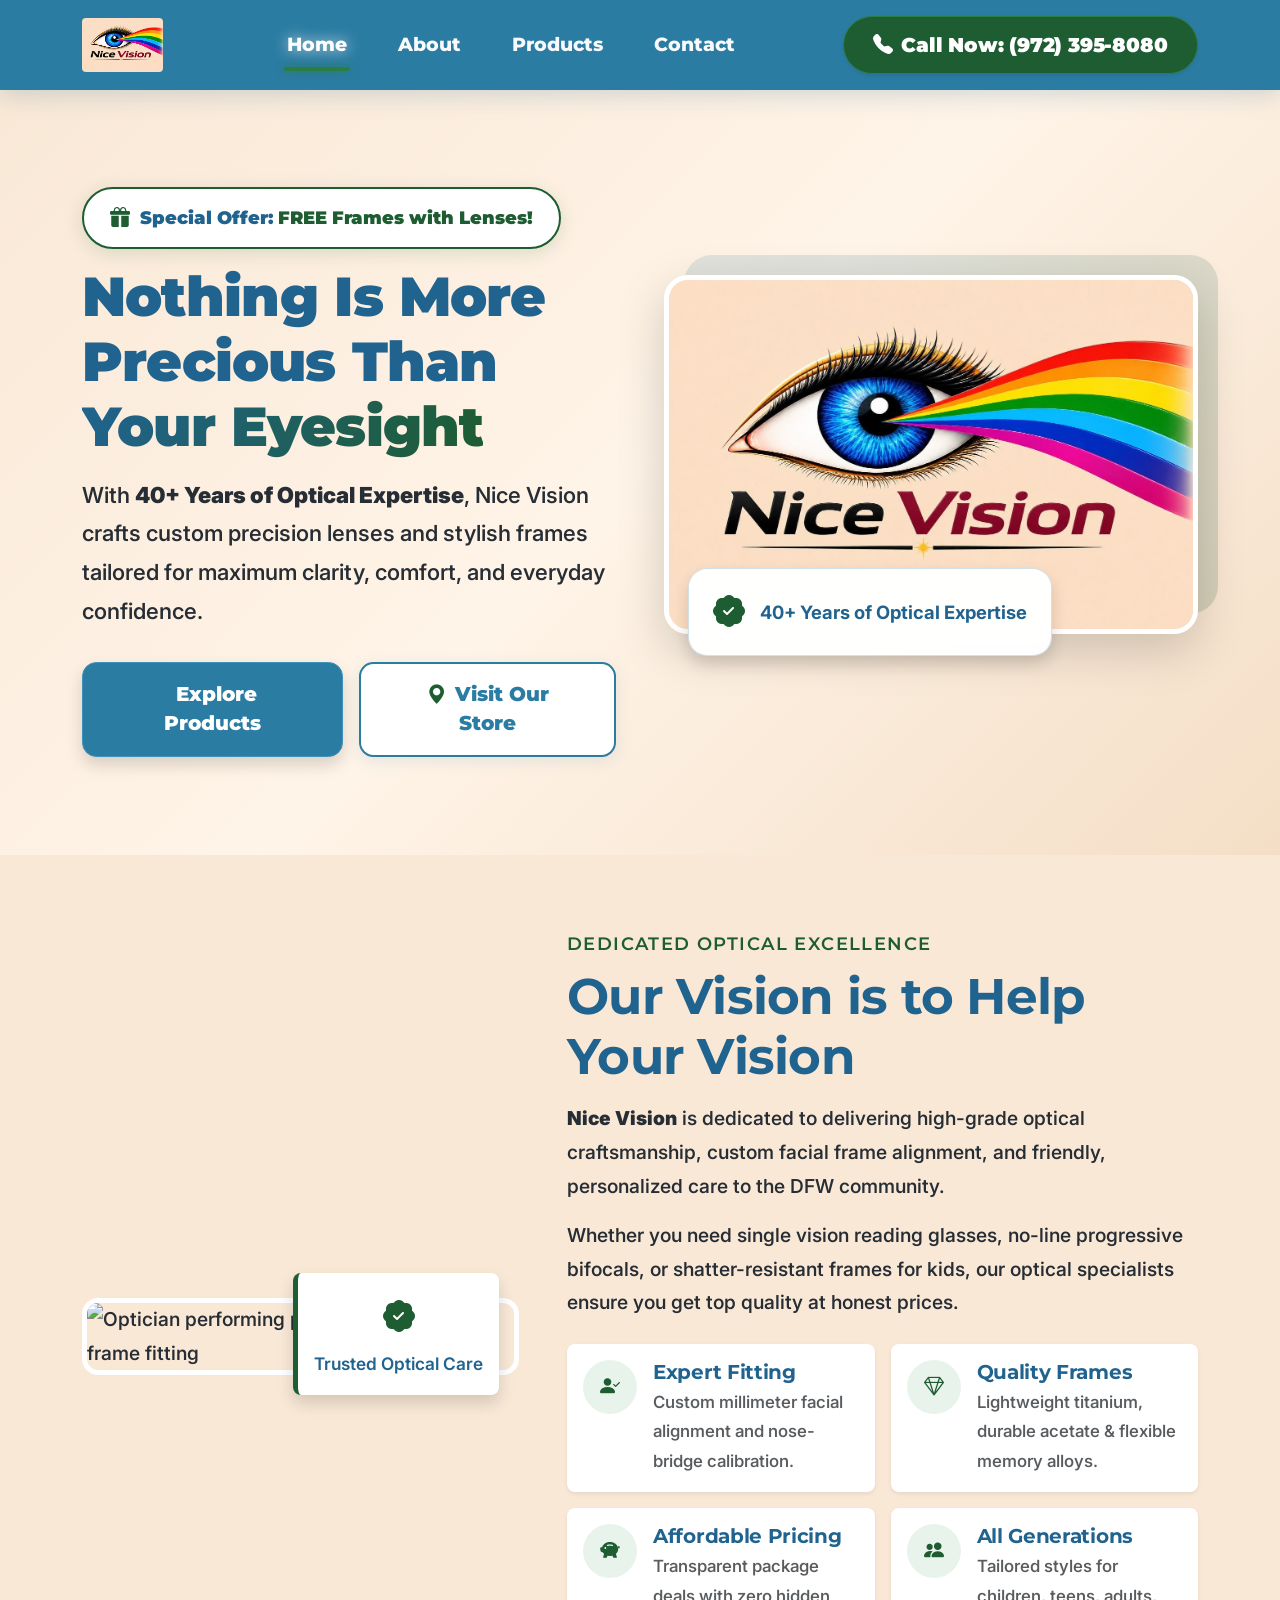
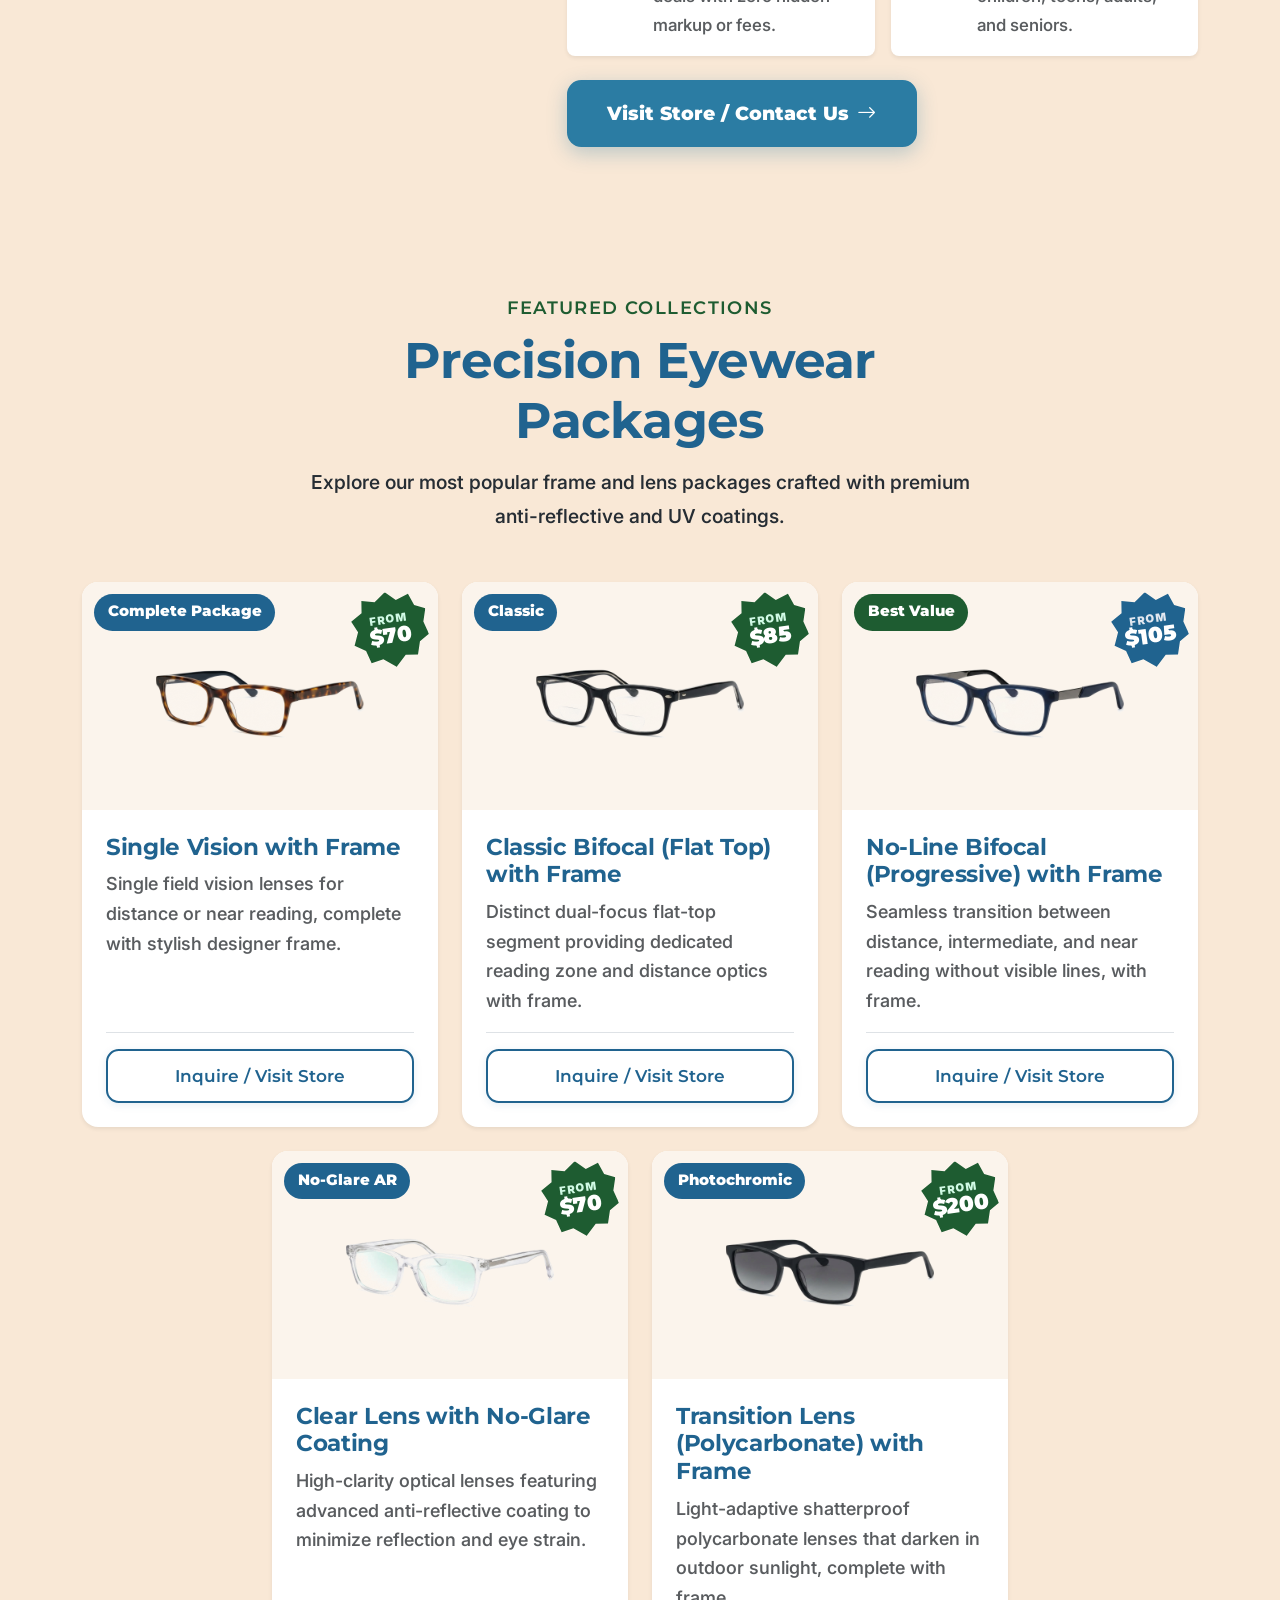
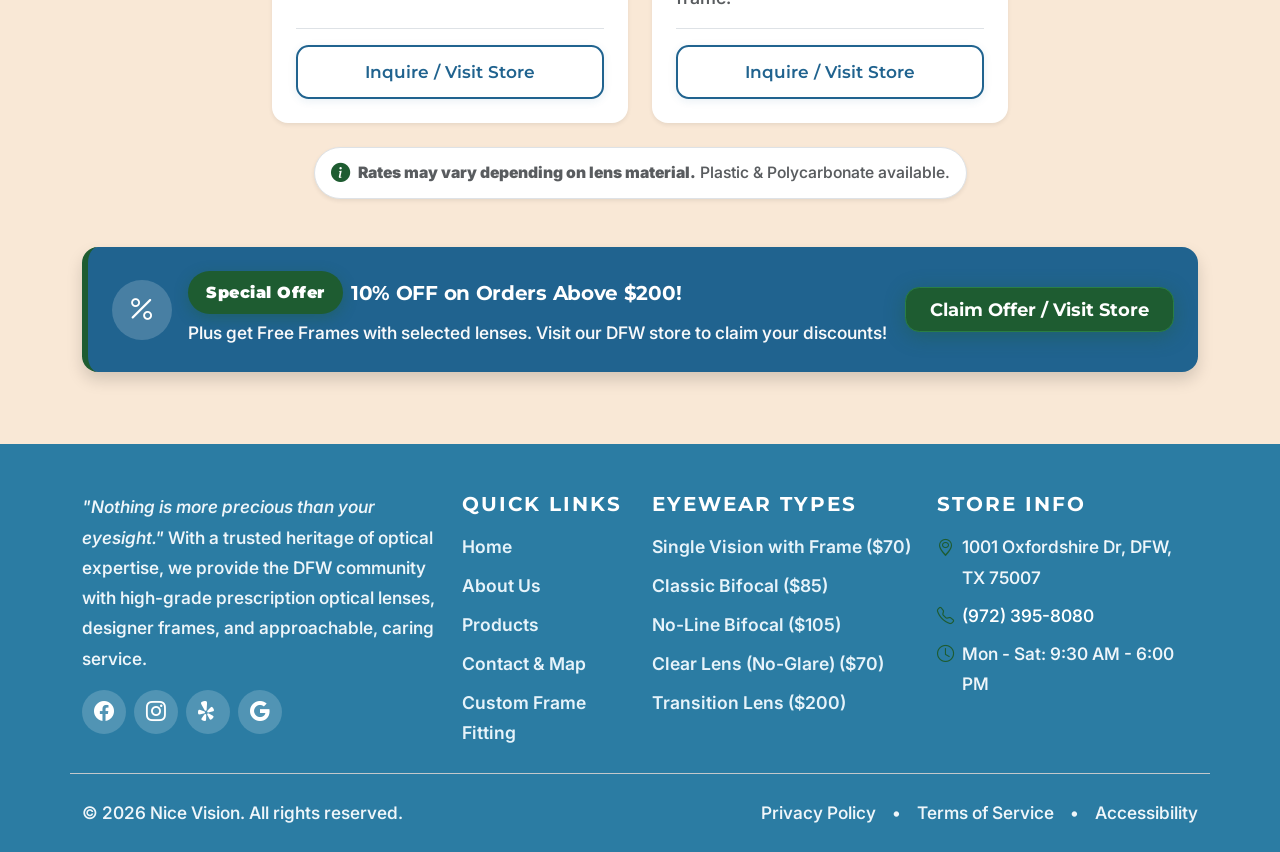
==== index.html @ b7251385 "first commit" ====
<!DOCTYPE html>
<html lang="en">
<head>
  <meta charset="UTF-8">
  <meta name="viewport" content="width=device-width, initial-scale=1.0">
  <meta name="description" content="Nice Vision - 40+ Years Legacy in Eyewear & Eyecare. Handcrafted frames, precision lenses, progressive bifocals, and family eyewear in DFW, TX.">
  <meta name="keywords" content="Nice Vision, Eyewear, Glasses, Bifocals, Progressive Lenses, DFW TX, Free Frames, 40 Years Legacy">
  <title>Nice Vision | Nothing is more precious than your eyesight</title>

  <!-- Google Fonts -->
  <link rel="preconnect" href="https://fonts.googleapis.com">
  <link rel="preconnect" href="https://fonts.gstatic.com" crossorigin>
  <link href="https://fonts.googleapis.com/css2?family=Inter:wght@400;500;600;700&family=Montserrat:wght@600;700;800;900&display=swap" rel="stylesheet">

  <!-- Bootstrap 5 CSS CDN -->
  <link href="https://cdn.jsdelivr.net/npm/bootstrap@5.3.3/dist/css/bootstrap.min.css" rel="stylesheet" integrity="sha384-QWTKZyjpPEjISv5WaRU9OFeRpok6YctnYmDr5pNlyT2bRjXh0JMhjY6hW+ALEwIH" crossorigin="anonymous">

  <!-- Bootstrap Icons CDN -->
  <link rel="stylesheet" href="https://cdn.jsdelivr.net/npm/bootstrap-icons@1.11.3/font/bootstrap-icons.min.css">

  <!-- Custom CSS -->
  <link rel="stylesheet" href="style.css?v=1.6">
</head>
<body>

  <!-- ================= HEADER & NAVBAR ================= -->
  <header class="sticky-top">
    <nav class="navbar navbar-expand-lg navbar-dark brand-navbar" aria-label="Main Navigation">
      <div class="container">
        <a class="navbar-brand d-flex align-items-center" href="index.html" aria-label="Nice Vision Home">
          <img src="assets/logo-nicevision.jpg" alt="Nice Vision Logo" class="brand-logo-img">
        </a>

        <button class="navbar-toggler border-0 shadow-none p-2" type="button" data-bs-toggle="collapse" data-bs-target="#navbarContent" aria-controls="navbarContent" aria-expanded="false" aria-label="Toggle navigation">
          <span class="navbar-toggler-icon"></span>
        </button>

        <div class="collapse navbar-collapse" id="navbarContent">
          <ul class="navbar-nav mx-auto mb-2 mb-lg-0 gap-lg-3">
            <li class="nav-item">
              <a class="nav-link active" aria-current="page" href="#home">Home</a>
            </li>
            <li class="nav-item">
              <a class="nav-link" href="#about">About</a>
            </li>
            <li class="nav-item">
              <a class="nav-link" href="#products">Products</a>
            </li>
            <li class="nav-item">
              <a class="nav-link" href="contact.html">Contact</a>
            </li>
          </ul>
          
          <div class="d-flex align-items-center gap-2 mt-3 mt-lg-0">
            <a href="tel:9723958080" class="btn btn-call-cta d-inline-flex align-items-center gap-2 shadow-sm">
              <i class="bi bi-telephone-fill"></i>
              <span>Call Now: (972) 395-8080</span>
            </a>
          </div>
        </div>
      </div>
    </nav>
  </header>

  <main>
    <!-- ================= HERO SECTION ================= -->
    <section id="home" class="hero-section py-5 d-flex align-items-center">
      <div class="container py-lg-4">
        <div class="row align-items-center g-5">
          <!-- Text Column -->
          <div class="col-lg-6 text-center text-lg-start">
            
            <!-- Special Offer 1 Hero Pill -->
            <div class="hero-offer-pill mb-3">
              <i class="bi bi-gift-fill text-warning fs-5"></i>
              <span>Special Offer: <strong>FREE Frames with Lenses!</strong></span>
            </div>

            <h1 class="hero-title fw-extrabold mb-3">
              Nothing Is More<br>Precious Than<br><span class="text-gradient">Your Eyesight</span>
            </h1>
            <p class="hero-subtitle mb-4 text-secondary-contrast">
              With <strong>40+ Years of Optical Expertise</strong>, Nice Vision crafts custom precision lenses and stylish frames tailored for maximum clarity, comfort, and everyday confidence.
            </p>
            <div class="d-flex flex-column flex-sm-row justify-content-center justify-content-lg-start gap-3 pt-2">
              <a href="#products" class="btn btn-primary-custom btn-lg shadow">
                <i class="bi bi-glasses me-2"></i>Explore Products
              </a>
              <a href="contact.html" class="btn btn-outline-custom btn-lg">
                <i class="bi bi-geo-alt-fill me-2 text-accent-sky"></i>Visit Our Store
              </a>
            </div>
            
            <!-- Quick Feature Ticker / Highlights (Commented out as requested) -->
            <!--
            <div class="row g-3 mt-4 pt-3 border-top border-light-subtle text-start">
              <div class="col-4">
                <div class="d-flex align-items-center gap-2">
                  <i class="bi bi-award-fill text-accent-yellow fs-4"></i>
                  <div>
                    <div class="fw-bold text-navy small">40+ Years</div>
                    <div class="text-muted extra-small">Trusted Legacy</div>
                  </div>
                </div>
              </div>
              <div class="col-4">
                <div class="d-flex align-items-center gap-2">
                  <i class="bi bi-tag-fill text-accent-sky fs-4"></i>
                  <div>
                    <div class="fw-bold text-navy small">Best Pricing</div>
                    <div class="text-muted extra-small">From $70 Up</div>
                  </div>
                </div>
              </div>
              <div class="col-4">
                <div class="d-flex align-items-center gap-2">
                  <i class="bi bi-shield-check text-accent-yellow fs-4"></i>
                  <div>
                    <div class="fw-bold text-navy small">100% Quality</div>
                    <div class="text-muted extra-small">Guaranteed Fit</div>
                  </div>
                </div>
              </div>
            </div>
            -->
          </div>

          <!-- Hero Image Column -->
          <div class="col-lg-6">
            <div class="hero-image-container position-relative">
              <div class="hero-image-card shadow-lg">
                <img 
                  src="./assets/logo-nicevision.jpg" 
                  alt="Modern stylish glasses with crystal clear prescription lenses" 
                  class="img-fluid rounded-4 main-hero-img w-100 object-fit-cover"
                  loading="eager"
                >
              </div>
              <div class="hero-floating-badge shadow">
                <div class="starburst-icon">
                  <i class="bi bi-patch-check-fill text-accent-yellow fs-2"></i>
                </div>
                <div>
                  <div class="fw-bold text-navy">40+ Years of Optical Expertise</div>
                </div>
              </div>
              <div class="hero-backdrop-shape"></div>
            </div>
          </div>
        </div>
      </div>
    </section>

    <!-- ================= ABOUT SECTION ================= -->
    <section id="about" class="about-section py-5 bg-light-section">
      <div class="container py-lg-4">
        <div class="row align-items-center g-5">
          <!-- Supporting Image Left Column -->
          <div class="col-lg-5 order-2 order-lg-1">
            <div class="position-relative about-img-wrapper">
              <img 
                src="https://images.unsplash.com/photo-1574258495973-f010dfbb5371?auto=format&fit=crop&w=800&q=80" 
                alt="Optician performing precise eyeglasses frame fitting" 
                class="img-fluid rounded-4 shadow-md w-100 object-fit-cover about-main-img"
                loading="lazy"
              >
              <div class="about-experience-card shadow p-3 rounded-3 text-center">
                <i class="bi bi-patch-check-fill fs-2 text-accent-sky mb-1 d-block"></i>
                <span class="d-block small text-navy fw-semibold">Trusted Optical Care</span>
              </div>
            </div>
          </div>

          <!-- Content Right Column -->
          <div class="col-lg-7 order-1 order-lg-2 text-center text-lg-start">
            <span class="section-subtitle text-uppercase fw-semibold tracking-wider text-accent-sky mb-2 d-inline-block">
              Dedicated Optical Excellence
            </span>
            <h2 class="section-title text-navy fw-bold mb-3">
              Our Vision is to Help Your Vision
            </h2>
            <p class="text-secondary-contrast mb-3">
              <strong>Nice Vision</strong> is dedicated to delivering high-grade optical craftsmanship, custom facial frame alignment, and friendly, personalized care to the DFW community.
            </p>
            <p class="text-secondary-contrast mb-4">
              Whether you need single vision reading glasses, no-line progressive bifocals, or shatter-resistant frames for kids, our optical specialists ensure you get top quality at honest prices.
            </p>

            <!-- Feature Cards Grid -->
            <div class="row g-3 mb-4">
              <div class="col-sm-6">
                <div class="feature-card p-3 rounded-3 h-100 border-0 shadow-sm bg-white d-flex align-items-start gap-3">
                  <div class="feature-icon-box bg-sky-subtle text-accent-sky rounded-circle">
                    <i class="bi bi-person-check-fill fs-5"></i>
                  </div>
                  <div>
                    <h3 class="h6 fw-bold text-navy mb-1">Expert Fitting</h3>
                    <p class="extra-small text-muted mb-0">Custom millimeter facial alignment and nose-bridge calibration.</p>
                  </div>
                </div>
              </div>

              <div class="col-sm-6">
                <div class="feature-card p-3 rounded-3 h-100 border-0 shadow-sm bg-white d-flex align-items-start gap-3">
                  <div class="feature-icon-box bg-sky-subtle text-accent-sky rounded-circle">
                    <i class="bi bi-gem fs-5"></i>
                  </div>
                  <div>
                    <h3 class="h6 fw-bold text-navy mb-1">Quality Frames</h3>
                    <p class="extra-small text-muted mb-0">Lightweight titanium, durable acetate & flexible memory alloys.</p>
                  </div>
                </div>
              </div>

              <div class="col-sm-6">
                <div class="feature-card p-3 rounded-3 h-100 border-0 shadow-sm bg-white d-flex align-items-start gap-3">
                  <div class="feature-icon-box bg-yellow-subtle text-accent-yellow rounded-circle">
                    <i class="bi bi-piggy-bank-fill fs-5"></i>
                  </div>
                  <div>
                    <h3 class="h6 fw-bold text-navy mb-1">Affordable Pricing</h3>
                    <p class="extra-small text-muted mb-0">Transparent package deals with zero hidden markup or fees.</p>
                  </div>
                </div>
              </div>

              <div class="col-sm-6">
                <div class="feature-card p-3 rounded-3 h-100 border-0 shadow-sm bg-white d-flex align-items-start gap-3">
                  <div class="feature-icon-box bg-yellow-subtle text-accent-yellow rounded-circle">
                    <i class="bi bi-people-fill fs-5"></i>
                  </div>
                  <div>
                    <h3 class="h6 fw-bold text-navy mb-1">All Generations</h3>
                    <p class="extra-small text-muted mb-0">Tailored styles for children, teens, adults, and seniors.</p>
                  </div>
                </div>
              </div>
            </div>

            <div class="text-center text-lg-start">
              <a href="contact.html" class="btn btn-story-blue">
                <span>Visit Store / Contact Us</span>
                <i class="bi bi-arrow-right ms-2"></i>
              </a>
            </div>
          </div>
        </div>
      </div>
    </section>

    <!-- ================= FEATURED PRODUCTS SECTION ================= -->
    <section id="products" class="products-section py-5">
      <div class="container py-lg-4">
        <div class="text-center max-w-700 mx-auto mb-5">
          <span class="section-subtitle text-uppercase fw-semibold tracking-wider text-accent-sky mb-2 d-inline-block">
            Featured Collections
          </span>
          <h2 class="section-title text-navy fw-bold mb-3">
            Precision Eyewear Packages
          </h2>
          <p class="text-secondary-contrast">
            Explore our most popular frame and lens packages crafted with premium anti-reflective and UV coatings.
          </p>
        </div>

        <div class="row g-4 justify-content-center">
          <!-- Card 1: Single Vision with Frame -->
          <div class="col-12 col-md-6 col-lg-4">
            <div class="card product-card h-100 border-0 shadow-sm rounded-4 overflow-hidden position-relative d-flex flex-column">
              <div class="starburst-badge" aria-label="$70">
                <div class="starburst-inner">
                  <span class="badge-from">FROM</span>
                  <span class="badge-price">$70</span>
                </div>
              </div>
              
              <div class="product-img-wrapper">
                <img 
                  src="assets/product-single-vision.png" 
                  class="card-img-top product-img" 
                  alt="Single Vision with Frame Eyeglasses"
                  loading="lazy"
                >
                <span class="product-tag">Complete Package</span>
              </div>
              
              <div class="card-body p-4 d-flex flex-column flex-grow-1">
                <h3 class="card-title h5 fw-bold text-navy mb-2">Single Vision with Frame</h3>
                <p class="card-text text-muted small flex-grow-1">
                  Single field vision lenses for distance or near reading, complete with stylish designer frame.
                </p>
                <div class="product-features border-top pt-3 mt-auto">
                  <a href="contact.html" class="btn btn-card-action w-100 fw-semibold text-center">
                    Inquire / Visit Store
                  </a>
                </div>
              </div>
            </div>
          </div>

          <!-- Card 2: Classic Bifocal (Flat Top) with Frame -->
          <div class="col-12 col-md-6 col-lg-4">
            <div class="card product-card h-100 border-0 shadow-sm rounded-4 overflow-hidden position-relative d-flex flex-column">
              <div class="starburst-badge" aria-label="$85">
                <div class="starburst-inner">
                  <span class="badge-from">FROM</span>
                  <span class="badge-price">$85</span>
                </div>
              </div>

              <div class="product-img-wrapper">
                <img 
                  src="assets/product-classic-bifocal.png" 
                  class="card-img-top product-img" 
                  alt="Classic Bifocal Flat Top with Frame Glasses"
                  loading="lazy"
                >
                <span class="product-tag">Classic</span>
              </div>

              <div class="card-body p-4 d-flex flex-column flex-grow-1">
                <h3 class="card-title h5 fw-bold text-navy mb-2">Classic Bifocal (Flat Top) with Frame</h3>
                <p class="card-text text-muted small flex-grow-1">
                  Distinct dual-focus flat-top segment providing dedicated reading zone and distance optics with frame.
                </p>
                <div class="product-features border-top pt-3 mt-auto">
                  <a href="contact.html" class="btn btn-card-action w-100 fw-semibold text-center">
                    Inquire / Visit Store
                  </a>
                </div>
              </div>
            </div>
          </div>

          <!-- Card 3: No-Line Bifocal (Progressive) with Frame -->
          <div class="col-12 col-md-6 col-lg-4">
            <div class="card product-card h-100 border-0 shadow-sm rounded-4 overflow-hidden position-relative highlight-product d-flex flex-column">
              <div class="starburst-badge starburst-highlight" aria-label="$105">
                <div class="starburst-inner">
                  <span class="badge-from">FROM</span>
                  <span class="badge-price">$105</span>
                </div>
              </div>

              <div class="product-img-wrapper">
                <img 
                  src="assets/product-progressive-bifocal.png" 
                  class="card-img-top product-img" 
                  alt="No-Line Bifocal Progressive with Frame"
                  loading="lazy"
                >
                <span class="product-tag tag-best">Best Value</span>
              </div>

              <div class="card-body p-4 d-flex flex-column flex-grow-1">
                <h3 class="card-title h5 fw-bold text-navy mb-2">No-Line Bifocal (Progressive) with Frame</h3>
                <p class="card-text text-muted small flex-grow-1">
                  Seamless transition between distance, intermediate, and near reading without visible lines, with frame.
                </p>
                <div class="product-features border-top pt-3 mt-auto">
                  <a href="contact.html" class="btn btn-card-action w-100 fw-semibold text-center">
                    Inquire / Visit Store
                  </a>
                </div>
              </div>
            </div>
          </div>

          <!-- Card 4: Clear Lens with No-Glare Coating -->
          <div class="col-12 col-md-6 col-lg-4">
            <div class="card product-card h-100 border-0 shadow-sm rounded-4 overflow-hidden position-relative d-flex flex-column">
              <div class="starburst-badge" aria-label="$70">
                <div class="starburst-inner">
                  <span class="badge-from">FROM</span>
                  <span class="badge-price">$70</span>
                </div>
              </div>

              <div class="product-img-wrapper">
                <img 
                  src="assets/product-clear-lens-noglare.png" 
                  class="card-img-top product-img" 
                  alt="Clear Lens with No-Glare Coating"
                  loading="lazy"
                >
                <span class="product-tag">No-Glare AR</span>
              </div>

              <div class="card-body p-4 d-flex flex-column flex-grow-1">
                <h3 class="card-title h5 fw-bold text-navy mb-2">Clear Lens with No-Glare Coating</h3>
                <p class="card-text text-muted small flex-grow-1">
                  High-clarity optical lenses featuring advanced anti-reflective coating to minimize reflection and eye strain.
                </p>
                <div class="product-features border-top pt-3 mt-auto">
                  <a href="contact.html" class="btn btn-card-action w-100 fw-semibold text-center">
                    Inquire / Visit Store
                  </a>
                </div>
              </div>
            </div>
          </div>

          <!-- Card 5: Transition Lens (Polycarbonate) with Frame -->
          <div class="col-12 col-md-6 col-lg-4">
            <div class="card product-card h-100 border-0 shadow-sm rounded-4 overflow-hidden position-relative d-flex flex-column">
              <div class="starburst-badge" aria-label="$200">
                <div class="starburst-inner">
                  <span class="badge-from">FROM</span>
                  <span class="badge-price">$200</span>
                </div>
              </div>

              <div class="product-img-wrapper">
                <img 
                  src="assets/product-transition-lens.png" 
                  class="card-img-top product-img" 
                  alt="Transition Lens Polycarbonate with Frame"
                  loading="lazy"
                >
                <span class="product-tag">Photochromic</span>
              </div>

              <div class="card-body p-4 d-flex flex-column flex-grow-1">
                <h3 class="card-title h5 fw-bold text-navy mb-2">Transition Lens (Polycarbonate) with Frame</h3>
                <p class="card-text text-muted small flex-grow-1">
                  Light-adaptive shatterproof polycarbonate lenses that darken in outdoor sunlight, complete with frame.
                </p>
                <div class="product-features border-top pt-3 mt-auto">
                  <a href="contact.html" class="btn btn-card-action w-100 fw-semibold text-center">
                    Inquire / Visit Store
                  </a>
                </div>
              </div>
            </div>
          </div>
        </div>

        <!-- Pricing Note Alert Banner -->
        <div class="row justify-content-center mt-4">
          <div class="col-12 col-lg-8 text-center">
            <div class="p-2 px-3 bg-white rounded-pill shadow-sm border d-inline-flex align-items-center gap-2">
              <i class="bi bi-info-circle-fill text-accent-green"></i>
              <span class="extra-small text-muted"><strong>Rates may vary depending on lens material.</strong> Plastic & Polycarbonate available.</span>
            </div>
          </div>
        </div>

        <!-- Special Banner Offer: Above $200 10% OFF -->
        <div class="special-promo-banner mt-5 p-4 rounded-4 text-white d-flex flex-column flex-md-row align-items-center justify-content-between gap-3 shadow">
          <div class="d-flex align-items-center gap-3">
            <div class="promo-icon-badge">
              <i class="bi bi-percent fs-3 text-accent-yellow"></i>
            </div>
            <div>
              <div class="d-flex align-items-center gap-2 mb-1">
                <span class="promo-pill-green">Special Offer</span>
                <h3 class="h5 fw-bold mb-0">10% OFF on Orders Above $200!</h3>
              </div>
              <p class="mb-0 small text-light opacity-90">Plus get Free Frames with selected lenses. Visit our DFW store to claim your discounts!</p>
            </div>
          </div>
          <a href="contact.html" class="btn btn-accent-yellow fw-bold px-4 py-2 text-navy text-nowrap">
            Claim Offer / Visit Store
          </a>
        </div>
      </div>
    </section>

    <!-- ================= VISIT US & STORE INFO SECTION (Commented out as requested) ================= -->
    <!--
    <section id="visit" class="contact-section py-5 bg-light-section">
      <div class="container py-lg-4">
        <div class="text-center max-w-700 mx-auto mb-5">
          <span class="section-subtitle text-uppercase fw-semibold tracking-wider text-accent-sky mb-2 d-inline-block">
            Visit Our Store
          </span>
          <h2 class="section-title text-navy fw-bold mb-3">
            Come See Us in DFW, TX
          </h2>
          <p class="text-secondary-contrast">
            Drop by our DFW store for custom frame styling, precision lens fitting, and friendly optical advice. Walk-ins are always warmly welcomed!
          </p>
        </div>

        <div class="row g-4">
          <div class="col-lg-5">
            <div class="bg-white p-4 p-md-5 rounded-4 shadow-sm h-100 d-flex flex-column justify-content-between">
              <div>
                <span class="badge bg-yellow-subtle text-navy border border-warning px-3 py-2 fw-semibold rounded-pill mb-3">
                  <i class="bi bi-geo-alt-fill text-warning me-1"></i> DFW, TX Location
                </span>
                <h3 class="h4 fw-bold text-navy mb-3">Nice Vision Optical</h3>
                <p class="text-muted small mb-4">
                  Serving DFW and the surrounding community with premium frames, accurate prescriptions, and family-friendly optical care.
                </p>

                <div class="contact-details-box mb-4">
                  <div class="d-flex align-items-start gap-3 mb-3">
                    <div class="contact-icon bg-sky-subtle text-accent-sky rounded-circle">
                      <i class="bi bi-geo-alt-fill fs-5"></i>
                    </div>
                    <div>
                      <span class="fw-bold text-navy d-block">Store Address</span>
                      <address class="text-muted mb-0 small not-italic">
                        1001 Oxfordshire Dr,<br>
                        DFW, TX 75007
                      </address>
                    </div>
                  </div>

                  <div class="d-flex align-items-start gap-3 mb-3">
                    <div class="contact-icon bg-yellow-subtle text-accent-yellow rounded-circle">
                      <i class="bi bi-telephone-fill fs-5"></i>
                    </div>
                    <div>
                      <span class="fw-bold text-navy d-block">Call Us Directly</span>
                      <a href="tel:9723958080" class="text-decoration-none fw-semibold text-accent-sky small">
                        (972) 395-8080
                      </a>
                    </div>
                  </div>

                  <div class="d-flex align-items-start gap-3 mb-3">
                    <div class="contact-icon bg-sky-subtle text-accent-sky rounded-circle">
                      <i class="bi bi-clock-fill fs-5"></i>
                    </div>
                    <div>
                      <span class="fw-bold text-navy d-block">Store Hours</span>
                      <span class="text-muted small">Mon - Sat: 9:30 AM - 6:00 PM</span>
                      <span class="d-block extra-small text-success fw-semibold mt-1"><i class="bi bi-check-circle-fill me-1"></i>Walk-Ins Always Welcome</span>
                    </div>
                  </div>
                </div>
              </div>

              <div class="pt-3 border-top">
                <a href="contact.html" class="btn btn-primary-custom w-100 py-3 fw-bold shadow-sm d-flex align-items-center justify-content-center gap-2 mb-2">
                  <span>Send Us a Message / Inquiry</span>
                  <i class="bi bi-arrow-right"></i>
                </a>
                <a href="tel:9723958080" class="btn btn-outline-custom w-100 py-2 small fw-semibold text-center">
                  <i class="bi bi-telephone me-1"></i> Call (972) 395-8080
                </a>
              </div>

            </div>
          </div>

          <div class="col-lg-7">
            <div class="bg-white p-4 p-md-5 rounded-4 shadow-sm h-100 d-flex flex-column">
              <div class="d-flex justify-content-between align-items-center mb-3">
                <h3 class="h4 fw-bold text-navy mb-0">Interactive Store Map</h3>
                <a href="https://maps.google.com/?q=1001+Oxfordshire+Dr,+DFW,+TX+75007" target="_blank" rel="noopener noreferrer" class="btn btn-link text-accent-sky p-0 small fw-semibold text-decoration-none">
                  <i class="bi bi-box-arrow-up-right me-1"></i> Get Directions
                </a>
              </div>
              
              <div class="map-wrapper rounded-4 overflow-hidden flex-grow-1 shadow-inner position-relative">
                <iframe 
                  title="Nice Vision DFW TX Location Map"
                  src="https://www.google.com/maps/embed?pb=!1m18!1m12!1m3!1d3345.9221588698144!2d-96.9069356!3d33.0058145!2m3!1f0!2f0!3f0!3m2!1i1024!2i768!4f13.1!3m3!1m2!1s0x864c2438cb4499d1%3A0x6b772c916ec6fba0!2s1001%20Oxfordshire%20Dr%2C%20DFW%2C%20TX%2075007!5e0!3m2!1sen!2sus!4v1700000000000!5m2!1sen!2sus" 
                  width="100%" 
                  height="100%" 
                  style="border:0; min-height: 380px;" 
                  allowfullscreen="" 
                  loading="lazy" 
                  referrerpolicy="no-referrer-when-downgrade">
                </iframe>
              </div>
            </div>
          </div>
        </div>
      </div>
    </section>
    -->
  </main>

  <!-- ================= FOOTER ================= -->
  <footer class="footer bg-navy text-white pt-5 pb-4">
    <div class="container">
      <div class="row g-4 pb-4 border-bottom border-secondary-subtle">
        
        <!-- Brand Summary -->
        <div class="col-lg-4 col-md-6">
          <!-- <div class="d-flex align-items-center mb-3">
            <img src="assets/niceVision_logo.png" alt="Nice Vision Logo" class="footer-logo-img">
          </div> -->
          <p class="text-light-muted small mb-3">
            <em>"Nothing is more precious than your eyesight."</em> With a trusted heritage of optical expertise, we provide the DFW community with high-grade prescription optical lenses, designer frames, and approachable, caring service.
          </p>
          <div class="d-flex gap-2">
            <a href="#" class="social-icon-btn" aria-label="Nice Vision on Facebook"><i class="bi bi-facebook"></i></a>
            <a href="#" class="social-icon-btn" aria-label="Nice Vision on Instagram"><i class="bi bi-instagram"></i></a>
            <a href="#" class="social-icon-btn" aria-label="Nice Vision on Yelp"><i class="bi bi-yelp"></i></a>
            <a href="#" class="social-icon-btn" aria-label="Nice Vision on Google Business"><i class="bi bi-google"></i></a>
          </div>
        </div>

        <!-- Quick Links -->
        <div class="col-lg-2 col-md-6 col-6">
          <h4 class="h6 fw-bold text-white mb-3 text-uppercase tracking-wider">Quick Links</h4>
          <ul class="list-unstyled footer-links small d-flex flex-column gap-2 mb-0">
            <li><a href="#home">Home</a></li>
            <li><a href="#about">About Us</a></li>
            <li><a href="#products">Products</a></li>
            <li><a href="contact.html">Contact & Map</a></li>
            <li><a href="contact.html">Custom Frame Fitting</a></li>
          </ul>
        </div>

        <!-- Products -->
        <div class="col-lg-3 col-md-6 col-6">
          <h4 class="h6 fw-bold text-white mb-3 text-uppercase tracking-wider">Eyewear Types</h4>
          <ul class="list-unstyled footer-links small d-flex flex-column gap-2 mb-0">
            <li><a href="#products">Single Vision with Frame ($70)</a></li>
            <li><a href="#products">Classic Bifocal ($85)</a></li>
            <li><a href="#products">No-Line Bifocal ($105)</a></li>
            <li><a href="#products">Clear Lens (No-Glare) ($70)</a></li>
            <li><a href="#products">Transition Lens ($200)</a></li>
          </ul>
        </div>

        <!-- Direct Contact -->
        <div class="col-lg-3 col-md-6">
          <h4 class="h6 fw-bold text-white mb-3 text-uppercase tracking-wider">Store Info</h4>
          <ul class="list-unstyled text-light-muted small d-flex flex-column gap-2 mb-0">
            <li class="d-flex gap-2">
              <i class="bi bi-geo-alt text-accent-yellow"></i>
              <span>1001 Oxfordshire Dr, DFW, TX 75007</span>
            </li>
            <li class="d-flex gap-2">
              <i class="bi bi-telephone text-accent-sky"></i>
              <a href="tel:9723958080" class="text-white text-decoration-none">(972) 395-8080</a>
            </li>
            <li class="d-flex gap-2">
              <i class="bi bi-clock text-accent-yellow"></i>
              <span>Mon - Sat: 9:30 AM - 6:00 PM</span>
            </li>
          </ul>
        </div>

      </div>

      <!-- Copyright & Bottom Bar -->
      <div class="d-flex flex-column flex-sm-row justify-content-between align-items-center pt-4 small text-light-muted">
        <div>
          &copy; <span id="currentYear"></span> Nice Vision. All rights reserved.
        </div>
        <div class="d-flex gap-3 mt-2 mt-sm-0">
          <a href="#" class="text-light-muted text-decoration-none">Privacy Policy</a>
          <span>•</span>
          <a href="#" class="text-light-muted text-decoration-none">Terms of Service</a>
          <span>•</span>
          <a href="#" class="text-light-muted text-decoration-none">Accessibility</a>
        </div>
      </div>
    </div>
  </footer>

  <!-- Bootstrap 5 JS Bundle with Popper -->
  <script src="https://cdn.jsdelivr.net/npm/bootstrap@5.3.3/dist/js/bootstrap.bundle.min.js" integrity="sha384-YvpcrYf0tY3lHB60NNkmXc5s9fDVZLESaAA55NDzOxhy9GkcIdslK1eN7N6jIeHz" crossorigin="anonymous"></script>

  <!-- Custom JavaScript -->
  <script src="script.js"></script>
</body>
</html>
---- style.css ----
/* ==========================================================================
   Nice Vision - Brand Stylesheet
   Color Palette:
     - Main Background: #F9E8D6 (Warm peach/cream)
     - Soft Light Ocean/Cerulean Blue: #2B7CA3 / #20638F (Lighter fresh blue theme)
     - Subheadings / Accents: #1E5C31 (Dark Green)
     - Body Text: #262D34 (Bolder dark text for high legibility)
     - Primary Buttons / Navbar / Footer: #2B7CA3 (Fresh Coastal Blue)
     - Heading Font: Montserrat (Bold / Heavy Sans-Serif 850-900)
     - Body Font: Inter (Modern sans-serif 550)
   ========================================================================== */

:root {
  /* Color Palette */
  --color-bg-main: #F9E8D6;
  --color-bg-subtle: #FAF0E4;
  --color-bg-card: #FFFFFF;
  
  /* Lighter Fresh Ocean / Cerulean Blue Theme */
  --color-navy: #20638F;            /* Primary heading & brand text color */
  --color-navy-dark: #174E72;       /* Deep state for crisp contrast */
  --color-navy-light: #3D91BD;      /* Light ocean blue tint */
  --color-blue-subtle: #E1EFF7;     /* Soft blue badge/icon tint */
  
  /* Green Accents */
  --color-green: #1E5C31;
  --color-green-light: #2A7E44;
  --color-green-subtle: #E8F3EB;
  
  /* Text */
  --color-text-main: #20638F;
  --color-text-body: #262D34;
  --color-text-subheading: #1E5C31;
  --color-text-muted: #4A5568;
  
  /* Buttons & Footer */
  --color-btn-bg: #2B7CA3;
  --color-btn-hover: #1E6283;
  --color-btn-text: #FFFFFF;
  
  --color-footer-bg: #2B7CA3;
  --color-footer-text: #FFFFFF;
  --color-footer-accent: #1E5C31;
  
  --color-border: rgba(32, 99, 143, 0.16);
  --color-border-green: rgba(30, 92, 49, 0.28);
  
  /* Typography */
  --font-heading: 'Montserrat', -apple-system, BlinkMacSystemFont, "Segoe UI", Roboto, sans-serif;
  --font-body: 'Inter', -apple-system, BlinkMacSystemFont, "Segoe UI", Roboto, sans-serif;

  --transition-speed: 0.25s;
  --transition-ease: cubic-bezier(0.4, 0, 0.2, 1);
  --shadow-sm: 0 2px 10px rgba(32, 99, 143, 0.08);
  --shadow-md: 0 10px 28px rgba(32, 99, 143, 0.13);
  --shadow-lg: 0 20px 38px rgba(32, 99, 143, 0.18);
  --shadow-glow-blue: 0 4px 20px rgba(43, 124, 163, 0.35);
  --shadow-glow-green: 0 4px 20px rgba(30, 92, 49, 0.35);
}

/* Base & Reset */
html {
  scroll-behavior: smooth;
  scroll-padding-top: 80px;
  overflow-x: hidden;
  font-size: 16px;
}

body {
  font-family: var(--font-body);
  color: var(--color-text-body);
  background-color: var(--color-bg-main);
  font-size: 1.2rem;
  font-weight: 550;
  line-height: 1.75;
  -webkit-font-smoothing: antialiased;
  overflow-x: hidden;
  max-width: 100%;
}

/* Headings */
h1, h2, h3, h4, h5, h6, .brand-text {
  font-family: var(--font-heading);
  color: var(--color-navy);
  font-weight: 900;
  letter-spacing: -0.015em;
}

/* Utilities & Color Classes */
.text-navy { color: var(--color-navy) !important; }
.text-accent-green,
.text-accent-sky,
.text-accent-yellow { color: var(--color-green) !important; }
.text-secondary-contrast { color: var(--color-text-body) !important; font-weight: 550; font-size: 1.2rem; }
.text-light-muted { color: #EFF6FA !important; }
.bg-navy { background-color: var(--color-footer-bg) !important; }
.bg-light-section { background-color: var(--color-bg-main) !important; }
.bg-green-subtle,
.bg-sky-subtle,
.bg-yellow-subtle { background-color: var(--color-green-subtle) !important; color: var(--color-green) !important; }
.tracking-wide { letter-spacing: 0.05em; }
.tracking-wider { letter-spacing: 0.1em; }
.extra-small { font-size: 0.98rem; font-weight: 550; }
.small, small { font-size: 1.08rem; font-weight: 550; }
.max-w-700 { max-width: 700px; }
.not-italic { font-style: normal; }

/* ================= NAVBAR ================= */
.brand-navbar {
  background: var(--color-navbar-bg, #2B7CA3);
  box-shadow: 0 4px 24px rgba(32, 99, 143, 0.22);
  padding-top: 1rem;
  padding-bottom: 1rem;
  transition: all var(--transition-speed) var(--transition-ease);
}

.brand-navbar .navbar-brand {
  display: flex;
  align-items: center;
  padding: 0;
  max-width: 70%;
  flex-shrink: 0;
  transition: transform var(--transition-speed) ease;
}

.brand-logo-img {
  height: 54px !important;
  max-height: 54px !important;
  width: auto !important;
  max-width: 240px !important;
  object-fit: contain;
  border-radius: 4px;
  display: block;
  transition: transform var(--transition-speed) ease;
}

.brand-navbar .navbar-brand:hover .brand-logo-img {
  transform: scale(1.03);
}

.footer-logo-img {
  height: 50px !important;
  max-height: 50px !important;
  width: auto !important;
  max-width: 220px !important;
  object-fit: contain;
  border-radius: 4px;
  display: block;
}

.brand-navbar .nav-link {
  color: #F8FAFC !important;
  font-family: var(--font-heading);
  font-weight: 800;
  font-size: 1.18rem;
  padding: 0.6rem 1.1rem !important;
  position: relative;
  transition: color var(--transition-speed) ease;
}

.brand-navbar .nav-link:hover,
.brand-navbar .nav-link.active {
  color: #FFFFFF !important;
  text-shadow: 0 0 14px rgba(255, 255, 255, 0.8);
}

.brand-navbar .nav-link::after {
  content: '';
  position: absolute;
  bottom: 0;
  left: 50%;
  transform: translateX(-50%);
  width: 0;
  height: 3.5px;
  background: var(--color-green-light);
  border-radius: 2px;
  box-shadow: 0 0 8px rgba(42, 126, 68, 0.8);
  transition: width var(--transition-speed) ease;
}

.brand-navbar .nav-link:hover::after,
.brand-navbar .nav-link.active::after {
  width: 70%;
}

/* Call Button in Navbar */
.btn-call-cta {
  background: var(--color-green);
  color: #FFFFFF !important;
  font-family: var(--font-heading);
  font-weight: 900;
  font-size: 1.25rem;
  padding: 0.8rem 1.85rem;
  border-radius: 50rem;
  border: 1.5px solid var(--color-green-light);
  box-shadow: 0 4px 18px rgba(30, 92, 49, 0.4), inset 0 1px 2px rgba(255, 255, 255, 0.3);
  transition: all var(--transition-speed) var(--transition-ease);
  position: relative;
  overflow: hidden;
  letter-spacing: -0.01em;
}

.btn-call-cta:hover {
  background: var(--color-green-light);
  color: #FFFFFF !important;
  transform: translateY(-2px) scale(1.02);
  box-shadow: 0 8px 25px rgba(30, 92, 49, 0.55), inset 0 1px 3px rgba(255, 255, 255, 0.5);
}

/* ================= CUSTOM BUTTONS ================= */
.btn-primary-custom {
  background: var(--color-btn-bg);
  border: 1.5px solid var(--color-navy-light);
  color: var(--color-btn-text) !important;
  font-family: var(--font-heading);
  font-weight: 850;
  font-size: 1.22rem;
  border-radius: 0.9rem;
  padding: 1.05rem 2.4rem;
  box-shadow: 0 6px 22px rgba(43, 124, 163, 0.35), inset 0 1px 1px rgba(255, 255, 255, 0.3);
  transition: all var(--transition-speed) var(--transition-ease);
}

.btn-primary-custom:hover {
  background: var(--color-btn-hover);
  color: var(--color-btn-text) !important;
  transform: translateY(-2px) scale(1.02);
  box-shadow: 0 10px 30px rgba(43, 124, 163, 0.5);
}

.btn-outline-custom {
  background: #FFFFFF;
  border: 2.5px solid var(--color-btn-bg);
  color: var(--color-btn-bg) !important;
  font-family: var(--font-heading);
  font-weight: 850;
  font-size: 1.22rem;
  border-radius: 0.9rem;
  padding: 1rem 2.4rem;
  box-shadow: 0 4px 16px rgba(43, 124, 163, 0.12);
  transition: all var(--transition-speed) var(--transition-ease);
}

.btn-outline-custom:hover {
  background: var(--color-btn-bg);
  border-color: var(--color-btn-bg);
  color: #FFFFFF !important;
  transform: translateY(-2px) scale(1.02);
  box-shadow: 0 8px 24px rgba(43, 124, 163, 0.3);
}

.btn-outline-custom:hover i {
  color: #FFFFFF !important;
}

/* Story / Secondary Action Button */
.btn-story-blue {
  background: var(--color-btn-bg);
  border: 2px solid var(--color-btn-bg);
  color: #FFFFFF !important;
  font-family: var(--font-heading);
  font-weight: 850;
  font-size: 1.2rem;
  border-radius: 0.9rem;
  padding: 1.05rem 2.4rem;
  box-shadow: 0 6px 20px rgba(43, 124, 163, 0.3);
  transition: all var(--transition-speed) var(--transition-ease);
  display: inline-flex;
  align-items: center;
  text-decoration: none;
}

.btn-story-blue:hover,
.btn-story-blue:focus,
.btn-story-blue:active {
  background: #FFFFFF !important;
  color: var(--color-btn-bg) !important;
  border-color: var(--color-btn-bg) !important;
  transform: translateY(-2px) scale(1.02);
  box-shadow: 0 8px 25px rgba(43, 124, 163, 0.25);
}

.btn-story-blue:hover i,
.btn-story-blue:focus i,
.btn-story-blue:active i {
  color: var(--color-btn-bg) !important;
}

.btn-accent-yellow {
  background: var(--color-green);
  color: #FFFFFF !important;
  font-family: var(--font-heading);
  font-weight: 850;
  font-size: 1.15rem;
  border: 1px solid var(--color-green-light);
  border-radius: 0.9rem;
  padding: 0.85rem 1.9rem;
  box-shadow: 0 4px 20px rgba(30, 92, 49, 0.4);
  transition: all var(--transition-speed) ease;
}

.btn-accent-yellow:hover {
  background: var(--color-green-light);
  color: #FFFFFF !important;
  transform: translateY(-2px) scale(1.02);
  box-shadow: 0 8px 28px rgba(30, 92, 49, 0.55);
}

/* ================= HERO SECTION ================= */
.hero-section {
  background: linear-gradient(135deg, #F9E8D6 0%, #FFF4E8 50%, #F4DEC6 100%);
  min-height: 85vh;
  position: relative;
  overflow: hidden;
}

.badge-subheading {
  background-color: var(--color-green-subtle);
  color: var(--color-green);
  font-family: var(--font-heading);
  font-weight: 900;
  font-size: 1.05rem;
  border: 1.5px solid rgba(30, 92, 49, 0.35);
  border-radius: 50rem;
  box-shadow: 0 2px 8px rgba(30, 92, 49, 0.12);
}

.hero-title {
  font-family: var(--font-heading);
  font-size: clamp(2.35rem, 4.3vw, 3.5rem);
  font-weight: 900;
  line-height: 1.18;
  color: var(--color-navy);
  max-width: 580px;
}

.text-gradient {
  background: linear-gradient(110deg, var(--color-navy) 0%, var(--color-green) 100%);
  -webkit-background-clip: text;
  -webkit-text-fill-color: transparent;
  font-weight: 900;
}

.hero-subtitle {
  font-size: 1.38rem;
  font-weight: 550;
  color: var(--color-text-body);
  line-height: 1.75;
  max-width: 620px;
}

.hero-image-container {
  position: relative;
  z-index: 1;
  margin-bottom: 2.2rem;
}

.hero-image-card {
  position: relative;
  border-radius: 1.5rem;
  overflow: hidden;
  border: 5px solid #FFFFFF;
  box-shadow: var(--shadow-lg);
  transition: transform var(--transition-speed) ease;
}

.hero-image-card:hover {
  transform: translateY(-4px);
}

.main-hero-img {
  max-height: 520px;
  width: 100%;
  object-fit: cover;
  background-color: #FFFFFF;
}

.hero-floating-badge {
  position: absolute;
  bottom: -22px;
  left: 24px;
  z-index: 5;
  background: rgba(255, 255, 255, 0.98);
  backdrop-filter: blur(10px);
  padding: 0.95rem 1.5rem;
  border-radius: 1.2rem;
  display: flex;
  align-items: center;
  gap: 0.95rem;
  border: 1.5px solid rgba(32, 99, 143, 0.2);
  font-size: 1.15rem;
  font-weight: 800;
  box-shadow: var(--shadow-md);
}

.hero-floating-badge i {
  color: var(--color-green) !important;
}

.hero-backdrop-shape {
  position: absolute;
  top: -20px;
  right: -20px;
  width: 100%;
  height: 100%;
  background: linear-gradient(135deg, rgba(43, 124, 163, 0.14) 0%, rgba(30, 92, 49, 0.16) 100%);
  border-radius: 1.75rem;
  z-index: -1;
}

/* ================= ABOUT SECTION ================= */
.about-section {
  position: relative;
  background-color: var(--color-bg-main);
}

.about-img-wrapper {
  position: relative;
}

.about-main-img {
  max-height: 480px;
  border: 5px solid #FFFFFF;
}

.about-experience-card {
  position: absolute;
  bottom: -20px;
  right: 20px;
  background-color: #FFFFFF;
  border-left: 5px solid var(--color-green);
  min-width: 175px;
  padding: 1.1rem 1.4rem;
}

.about-experience-card span:first-child {
  color: var(--color-green) !important;
  font-family: var(--font-heading);
  font-weight: 900;
}

.section-subtitle {
  font-family: var(--font-heading);
  font-weight: 900;
  font-size: 1.1rem;
  color: var(--color-green) !important;
  letter-spacing: 0.08em;
}

.section-title {
  font-family: var(--font-heading);
  font-weight: 900;
  font-size: clamp(2.2rem, 4vw, 3.1rem);
  color: var(--color-navy);
}

.feature-card {
  background-color: #FFFFFF;
  transition: transform var(--transition-speed) ease, box-shadow var(--transition-speed) ease;
  border: 1px solid var(--color-border);
}

.feature-card h3 {
  font-size: 1.25rem;
  font-weight: 900;
}

.feature-card p {
  font-size: 1.05rem;
  font-weight: 550;
}

.feature-card:hover {
  transform: translateY(-3px);
  box-shadow: var(--shadow-md) !important;
}

.feature-icon-box {
  width: 54px;
  height: 54px;
  display: flex;
  align-items: center;
  justify-content: center;
  flex-shrink: 0;
  background-color: var(--color-green-subtle) !important;
  color: var(--color-green) !important;
  font-size: 1.35rem;
}

/* ================= PRODUCTS SECTION & STARBURST BADGES ================= */
.products-section {
  background-color: var(--color-bg-main);
}

.product-card {
  border: 1px solid var(--color-border);
  transition: transform var(--transition-speed) ease, box-shadow var(--transition-speed) ease, border-color var(--transition-speed) ease;
  background-color: #FFFFFF;
}

.product-card .card-title {
  font-size: 1.45rem;
  font-weight: 900;
}

.product-card .card-text {
  font-size: 1.12rem;
  font-weight: 550;
  line-height: 1.65;
}

.product-card:hover {
  transform: translateY(-6px);
  box-shadow: var(--shadow-lg) !important;
  border-color: var(--color-green);
}

.product-card.highlight-product {
  border: 2.5px solid var(--color-green);
}

.product-img-wrapper {
  position: relative;
  background-color: #FBF4EC;
  padding: 1.5rem 1rem;
  overflow: hidden;
  display: flex;
  align-items: center;
  justify-content: center;
  min-height: 210px;
}

.product-img {
  width: 100%;
  height: 180px;
  max-height: 180px;
  object-fit: contain;
  display: block;
  margin: 0 auto;
  transition: transform 0.4s ease;
}

.product-card:hover .product-img {
  transform: scale(1.04);
}

.product-tag {
  position: absolute;
  top: 12px;
  left: 12px;
  background-color: var(--color-navy);
  color: #FFFFFF;
  font-family: var(--font-heading);
  font-size: 0.92rem;
  font-weight: 850;
  padding: 0.35rem 0.85rem;
  border-radius: 50rem;
}

.product-tag.tag-best {
  background-color: var(--color-green);
}

/* Flyer Starburst Price Badge */
.starburst-badge {
  position: absolute;
  top: 10px;
  right: 10px;
  z-index: 10;
  width: 76px;
  height: 76px;
  background: var(--color-green);
  color: #FFFFFF;
  display: flex;
  align-items: center;
  justify-content: center;
  text-align: center;
  box-shadow: 0 4px 16px rgba(30, 92, 49, 0.4);
  clip-path: polygon(
    50% 0%, 63% 12%, 80% 6%, 86% 22%, 100% 28%, 95% 45%,
    100% 62%, 87% 70%, 82% 87%, 66% 85%, 52% 99%, 36% 87%,
    20% 90%, 15% 73%, 1% 64%, 8% 47%, 1% 32%, 16% 23%,
    18% 7%, 35% 11%
  );
  transform: rotate(-8deg);
  transition: transform var(--transition-speed) ease, box-shadow var(--transition-speed) ease;
}

.product-card:hover .starburst-badge {
  transform: rotate(0deg) scale(1.1);
  box-shadow: 0 6px 22px rgba(30, 92, 49, 0.6);
}

.starburst-highlight {
  background: var(--color-navy);
  box-shadow: 0 6px 20px rgba(32, 99, 143, 0.45);
}

.starburst-inner {
  display: flex;
  flex-direction: column;
  line-height: 1;
}

.badge-from {
  font-size: 0.7rem;
  font-weight: 900;
  letter-spacing: 0.08em;
  color: #D1FAE5;
}

.starburst-highlight .badge-from {
  color: #E2E8F0;
}

.badge-price {
  font-size: 1.35rem;
  font-weight: 900;
  font-family: var(--font-heading);
  color: #FFFFFF;
}

.btn-card-action {
  background: #FFFFFF;
  color: var(--color-navy);
  border: 2px solid var(--color-navy);
  padding: 0.75rem 1.3rem;
  border-radius: 0.8rem;
  font-family: var(--font-heading);
  font-size: 1.08rem;
  font-weight: 900;
  box-shadow: 0 2px 8px rgba(32, 99, 143, 0.1);
  transition: all var(--transition-speed) ease;
}

.btn-card-action:hover {
  background: var(--color-navy);
  color: #FFFFFF;
  border-color: var(--color-navy);
  transform: translateY(-2px);
  box-shadow: 0 6px 18px rgba(32, 99, 143, 0.35);
}

/* Promotional Banner */
.special-promo-banner {
  background: var(--color-navy);
  border-left: 6px solid var(--color-green);
}

.promo-icon-badge {
  width: 60px;
  height: 60px;
  border-radius: 50%;
  background-color: rgba(255, 255, 255, 0.18);
  display: flex;
  align-items: center;
  justify-content: center;
  flex-shrink: 0;
  font-size: 1.5rem;
}

.promo-icon-badge i {
  color: #FFFFFF !important;
}

/* ================= CONTACT & MAP SECTION ================= */
.contact-icon {
  width: 54px;
  height: 54px;
  display: flex;
  align-items: center;
  justify-content: center;
  flex-shrink: 0;
  font-size: 1.35rem;
}

.map-wrapper {
  min-height: 320px;
  background-color: #E2E8F0;
  border: 1px solid var(--color-border);
}

.form-control:focus,
.form-select:focus {
  border-color: var(--color-navy);
  box-shadow: 0 0 0 0.25rem rgba(43, 124, 163, 0.2);
}

/* ================= FOOTER SECTION ================= */
.footer {
  background-color: var(--color-footer-bg, #2B7CA3) !important;
  color: var(--color-footer-text);
  font-size: 1.12rem;
}

.footer h4, .footer h5, .footer h6 {
  font-family: var(--font-heading);
  font-weight: 900;
  font-size: 1.25rem;
  color: #FFFFFF !important;
}

.footer-links a {
  color: #E6F3FA;
  font-size: 1.1rem;
  font-weight: 600;
  text-decoration: none;
  transition: color var(--transition-speed) ease, padding-left var(--transition-speed) ease;
}

.footer-links a:hover {
  color: #86EFAC;
  padding-left: 4px;
}

.footer i.bi {
  color: #86EFAC;
}

.social-icon-btn {
  display: inline-flex;
  align-items: center;
  justify-content: center;
  width: 44px;
  height: 44px;
  border-radius: 50%;
  background-color: rgba(255, 255, 255, 0.18);
  color: #FFFFFF;
  text-decoration: none;
  font-size: 1.25rem;
  transition: all var(--transition-speed) ease;
}

.social-icon-btn i {
  color: #FFFFFF !important;
}

.social-icon-btn:hover {
  background-color: var(--color-green);
  color: #FFFFFF !important;
  transform: translateY(-2px);
}

/* ================= RESPONSIVE BREAKPOINTS ================= */
/* Mobile & Tablet Navigation (<992px) */
@media (max-width: 991.98px) {
  .brand-navbar .container {
    position: relative;
    display: flex;
    align-items: center;
  }

  .brand-navbar .navbar-brand {
    position: absolute;
    left: 50%;
    top: 50%;
    transform: translate(-50%, -50%);
    margin: 0;
    max-width: calc(100% - 110px);
    justify-content: center;
    text-align: center;
    z-index: 5;
  }

  .brand-navbar .navbar-toggler {
    margin-left: auto;
    z-index: 10;
  }

  .brand-navbar .navbar-collapse {
    width: 100%;
    flex-basis: 100%;
    margin-top: 0.75rem;
  }
}

/* Mobile (<576px) */
@media (max-width: 575.98px) {
  .brand-navbar {
    padding-top: 0.75rem;
    padding-bottom: 0.75rem;
  }

  .brand-navbar .container {
    min-height: 46px;
  }

  .brand-logo-img {
    height: 44px !important;
    max-height: 44px !important;
    width: auto !important;
    max-width: 190px !important;
    object-fit: contain;
    display: block;
    margin: 0 auto;
  }

  .footer-logo-img {
    height: 42px !important;
    max-height: 42px !important;
    width: auto !important;
    max-width: 190px !important;
    object-fit: contain;
    display: block;
  }

  .hero-title {
    font-size: 2.15rem;
  }
  
  .hero-subtitle {
    font-size: 1.18rem;
  }
  
  .hero-floating-badge {
    bottom: -16px;
    left: 14px;
    padding: 0.7rem 1.1rem;
    font-size: 1.02rem;
  }
  
  .about-experience-card {
    position: static;
    margin-top: 1rem;
    width: 100%;
  }

  .btn-call-cta {
    width: 100%;
    justify-content: center;
  }
}

/* Extra Small Mobile (<380px) */
@media (max-width: 379.98px) {
  .brand-navbar {
    padding-top: 0.55rem;
    padding-bottom: 0.55rem;
  }

  .brand-navbar .container {
    min-height: 40px;
  }

  .brand-navbar .navbar-brand {
    max-width: calc(100% - 90px);
  }

  .brand-logo-img {
    height: 36px !important;
    max-height: 36px !important;
    width: auto !important;
    max-width: 155px !important;
  }

  .footer-logo-img {
    height: 36px !important;
    max-height: 36px !important;
    width: auto !important;
    max-width: 155px !important;
  }
}

/* Tablet (576px - 991.98px) */
@media (min-width: 576px) and (max-width: 991.98px) {
  .hero-title {
    font-size: 2.6rem;
  }
  
  .main-hero-img {
    max-height: 420px;
  }
  
  .about-main-img {
    max-height: 380px;
  }
}

/* Desktop (>992px) */
@media (min-width: 992px) {
  .hero-section {
    padding-top: 6rem;
    padding-bottom: 6rem;
  }
  
  .brand-navbar .nav-link {
    font-size: 1.18rem;
  }
}

/* ================= PAGE HEADER & SPECIAL PROMOS ================= */
.page-header-section {
  background: var(--color-navy);
  color: #FFFFFF;
  padding: 4.2rem 0 3.8rem 0;
  position: relative;
  box-shadow: 0 6px 25px rgba(32, 99, 143, 0.2);
}

.page-header-title {
  color: #FFFFFF;
  font-family: var(--font-heading);
  font-weight: 900;
  font-size: clamp(2.4rem, 4.2vw, 3.4rem);
  text-shadow: 0 2px 10px rgba(0, 0, 0, 0.3);
}

.hero-offer-pill {
  background: #FFFFFF;
  border: 2px solid var(--color-green);
  color: var(--color-navy);
  font-family: var(--font-heading);
  font-size: 1.12rem;
  font-weight: 900;
  padding: 0.7rem 1.6rem;
  border-radius: 50rem;
  display: inline-flex;
  align-items: center;
  gap: 0.65rem;
  box-shadow: 0 4px 18px rgba(30, 92, 49, 0.15);
  transition: transform 0.2s ease, box-shadow 0.2s ease;
}

.hero-offer-pill i {
  color: var(--color-green) !important;
}

.hero-offer-pill strong {
  color: var(--color-green);
}

.hero-offer-pill:hover {
  transform: translateY(-2px);
  box-shadow: 0 6px 24px rgba(30, 92, 49, 0.25);
}

.offer-card-badge {
  background: var(--color-green-subtle);
  border: 2px solid var(--color-green);
  border-radius: 1.25rem;
  padding: 1.85rem;
  color: var(--color-navy);
  box-shadow: 0 6px 20px rgba(30, 92, 49, 0.12);
}

.promo-pill-green {
  background: var(--color-green);
  color: #FFFFFF;
  font-family: var(--font-heading);
  font-weight: 900;
  font-size: 0.98rem;
  padding: 0.5rem 1.15rem;
  border-radius: 50rem;
  box-shadow: 0 4px 14px rgba(30, 92, 49, 0.35);
  letter-spacing: 0.03em;
}

.legacy-badge {
  background: var(--color-navy);
  color: #FFFFFF;
  border: 2px solid var(--color-green);
  box-shadow: 0 4px 16px rgba(30, 92, 49, 0.25);
}
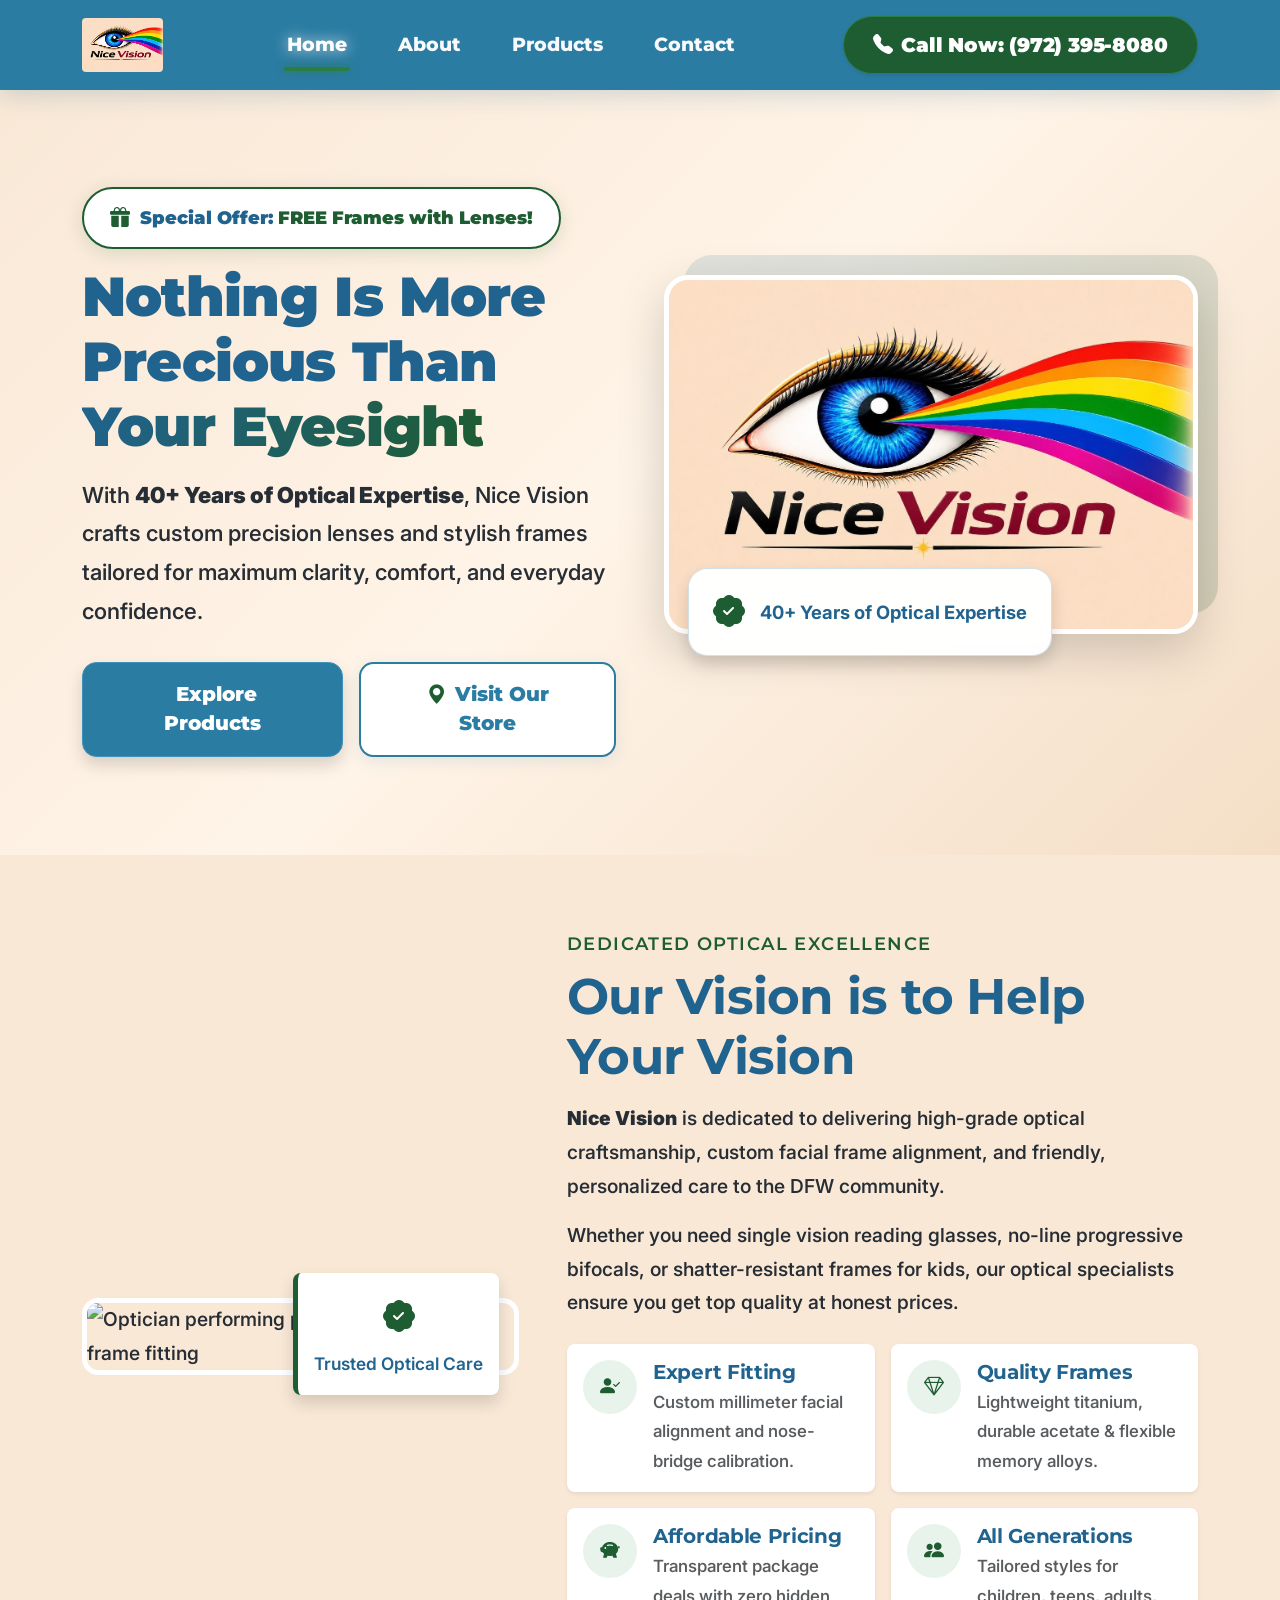
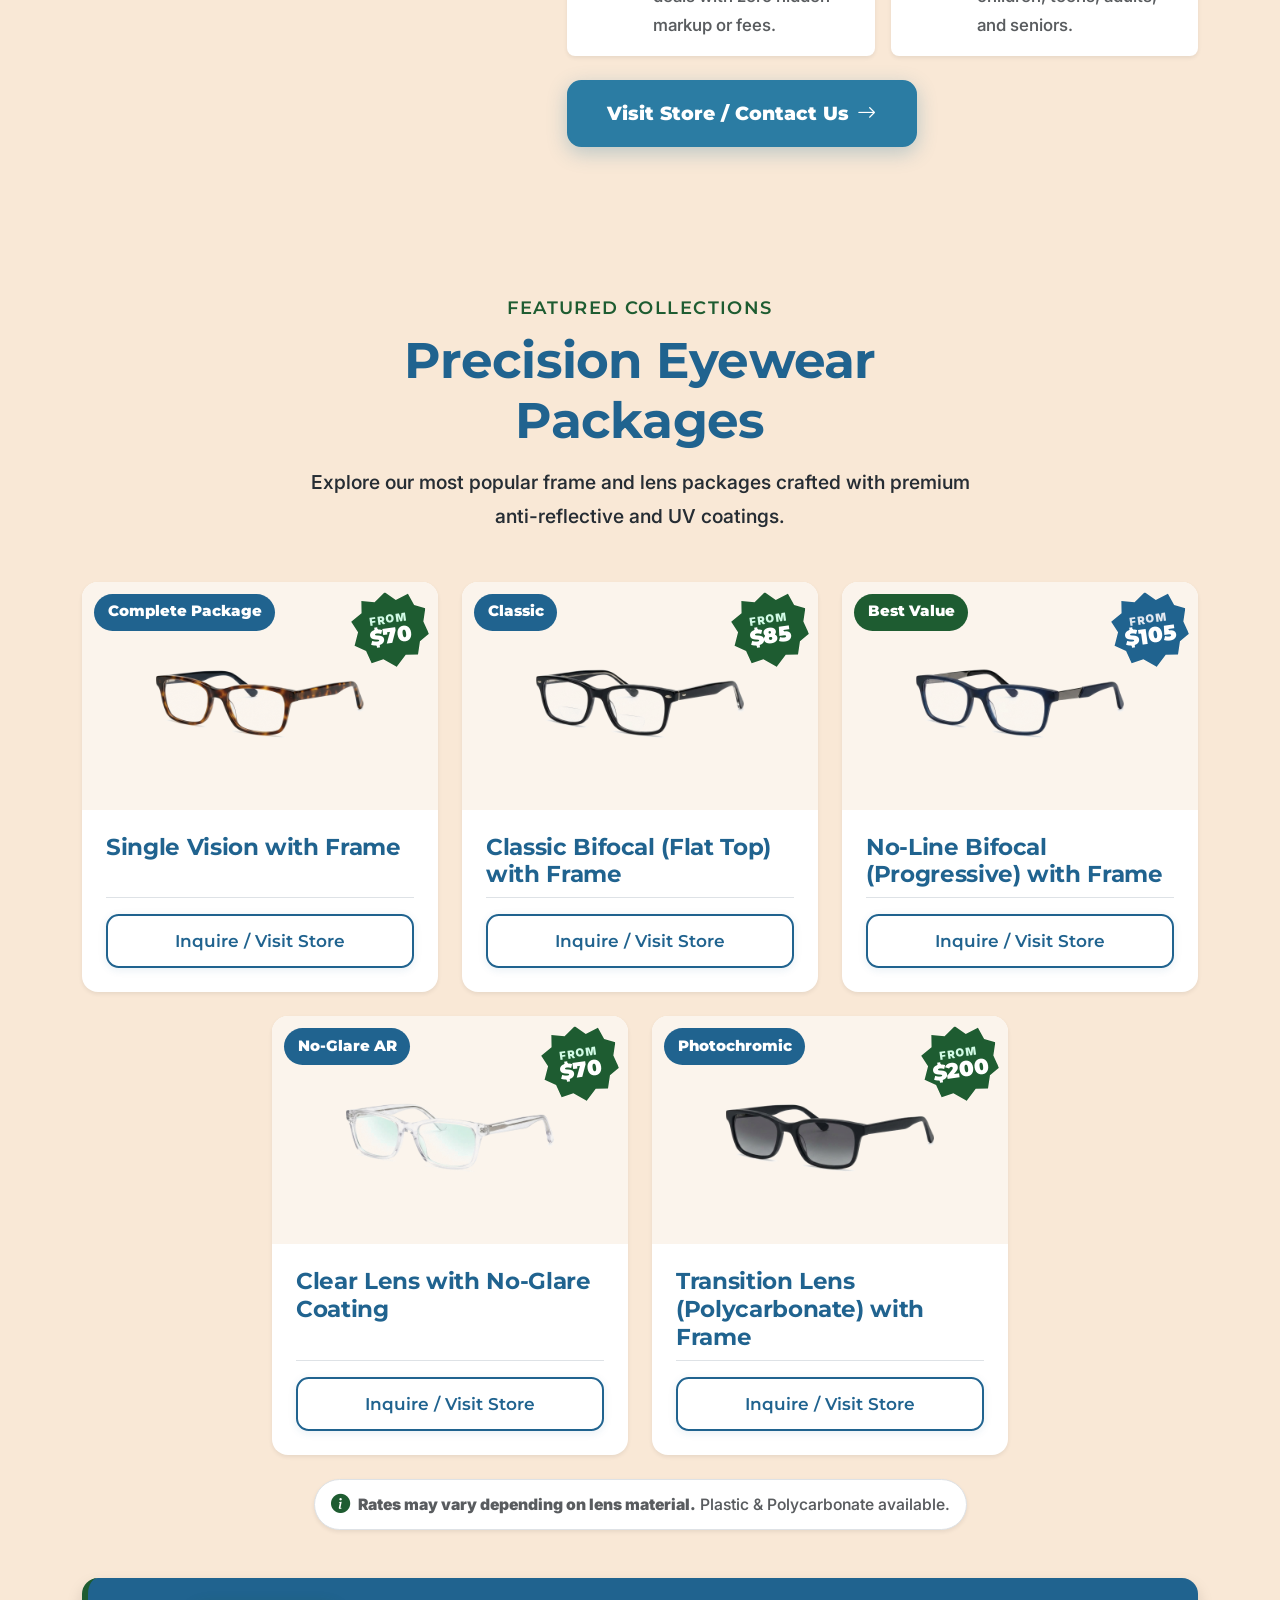
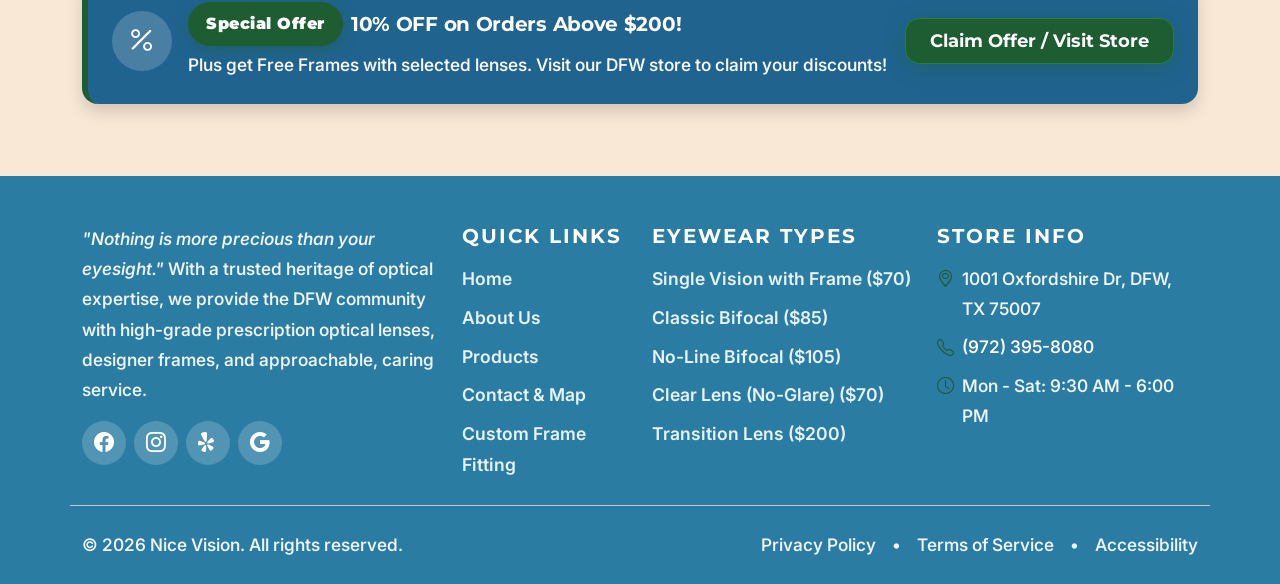
==== commit 7fd2289a: "product-updated" ====
--- a/index.html
+++ b/index.html
@@ -286,9 +286,11 @@
               
               <div class="card-body p-4 d-flex flex-column flex-grow-1">
                 <h3 class="card-title h5 fw-bold text-navy mb-2">Single Vision with Frame</h3>
+                <!--
                 <p class="card-text text-muted small flex-grow-1">
                   Single field vision lenses for distance or near reading, complete with stylish designer frame.
                 </p>
+                -->
                 <div class="product-features border-top pt-3 mt-auto">
                   <a href="contact.html" class="btn btn-card-action w-100 fw-semibold text-center">
                     Inquire / Visit Store
@@ -320,9 +322,11 @@
 
               <div class="card-body p-4 d-flex flex-column flex-grow-1">
                 <h3 class="card-title h5 fw-bold text-navy mb-2">Classic Bifocal (Flat Top) with Frame</h3>
+                <!--
                 <p class="card-text text-muted small flex-grow-1">
                   Distinct dual-focus flat-top segment providing dedicated reading zone and distance optics with frame.
                 </p>
+                -->
                 <div class="product-features border-top pt-3 mt-auto">
                   <a href="contact.html" class="btn btn-card-action w-100 fw-semibold text-center">
                     Inquire / Visit Store
@@ -354,9 +358,11 @@
 
               <div class="card-body p-4 d-flex flex-column flex-grow-1">
                 <h3 class="card-title h5 fw-bold text-navy mb-2">No-Line Bifocal (Progressive) with Frame</h3>
+                <!--
                 <p class="card-text text-muted small flex-grow-1">
                   Seamless transition between distance, intermediate, and near reading without visible lines, with frame.
                 </p>
+                -->
                 <div class="product-features border-top pt-3 mt-auto">
                   <a href="contact.html" class="btn btn-card-action w-100 fw-semibold text-center">
                     Inquire / Visit Store
@@ -388,9 +394,11 @@
 
               <div class="card-body p-4 d-flex flex-column flex-grow-1">
                 <h3 class="card-title h5 fw-bold text-navy mb-2">Clear Lens with No-Glare Coating</h3>
+                <!--
                 <p class="card-text text-muted small flex-grow-1">
                   High-clarity optical lenses featuring advanced anti-reflective coating to minimize reflection and eye strain.
                 </p>
+                -->
                 <div class="product-features border-top pt-3 mt-auto">
                   <a href="contact.html" class="btn btn-card-action w-100 fw-semibold text-center">
                     Inquire / Visit Store
@@ -422,9 +430,11 @@
 
               <div class="card-body p-4 d-flex flex-column flex-grow-1">
                 <h3 class="card-title h5 fw-bold text-navy mb-2">Transition Lens (Polycarbonate) with Frame</h3>
+                <!--
                 <p class="card-text text-muted small flex-grow-1">
                   Light-adaptive shatterproof polycarbonate lenses that darken in outdoor sunlight, complete with frame.
                 </p>
+                -->
                 <div class="product-features border-top pt-3 mt-auto">
                   <a href="contact.html" class="btn btn-card-action w-100 fw-semibold text-center">
                     Inquire / Visit Store
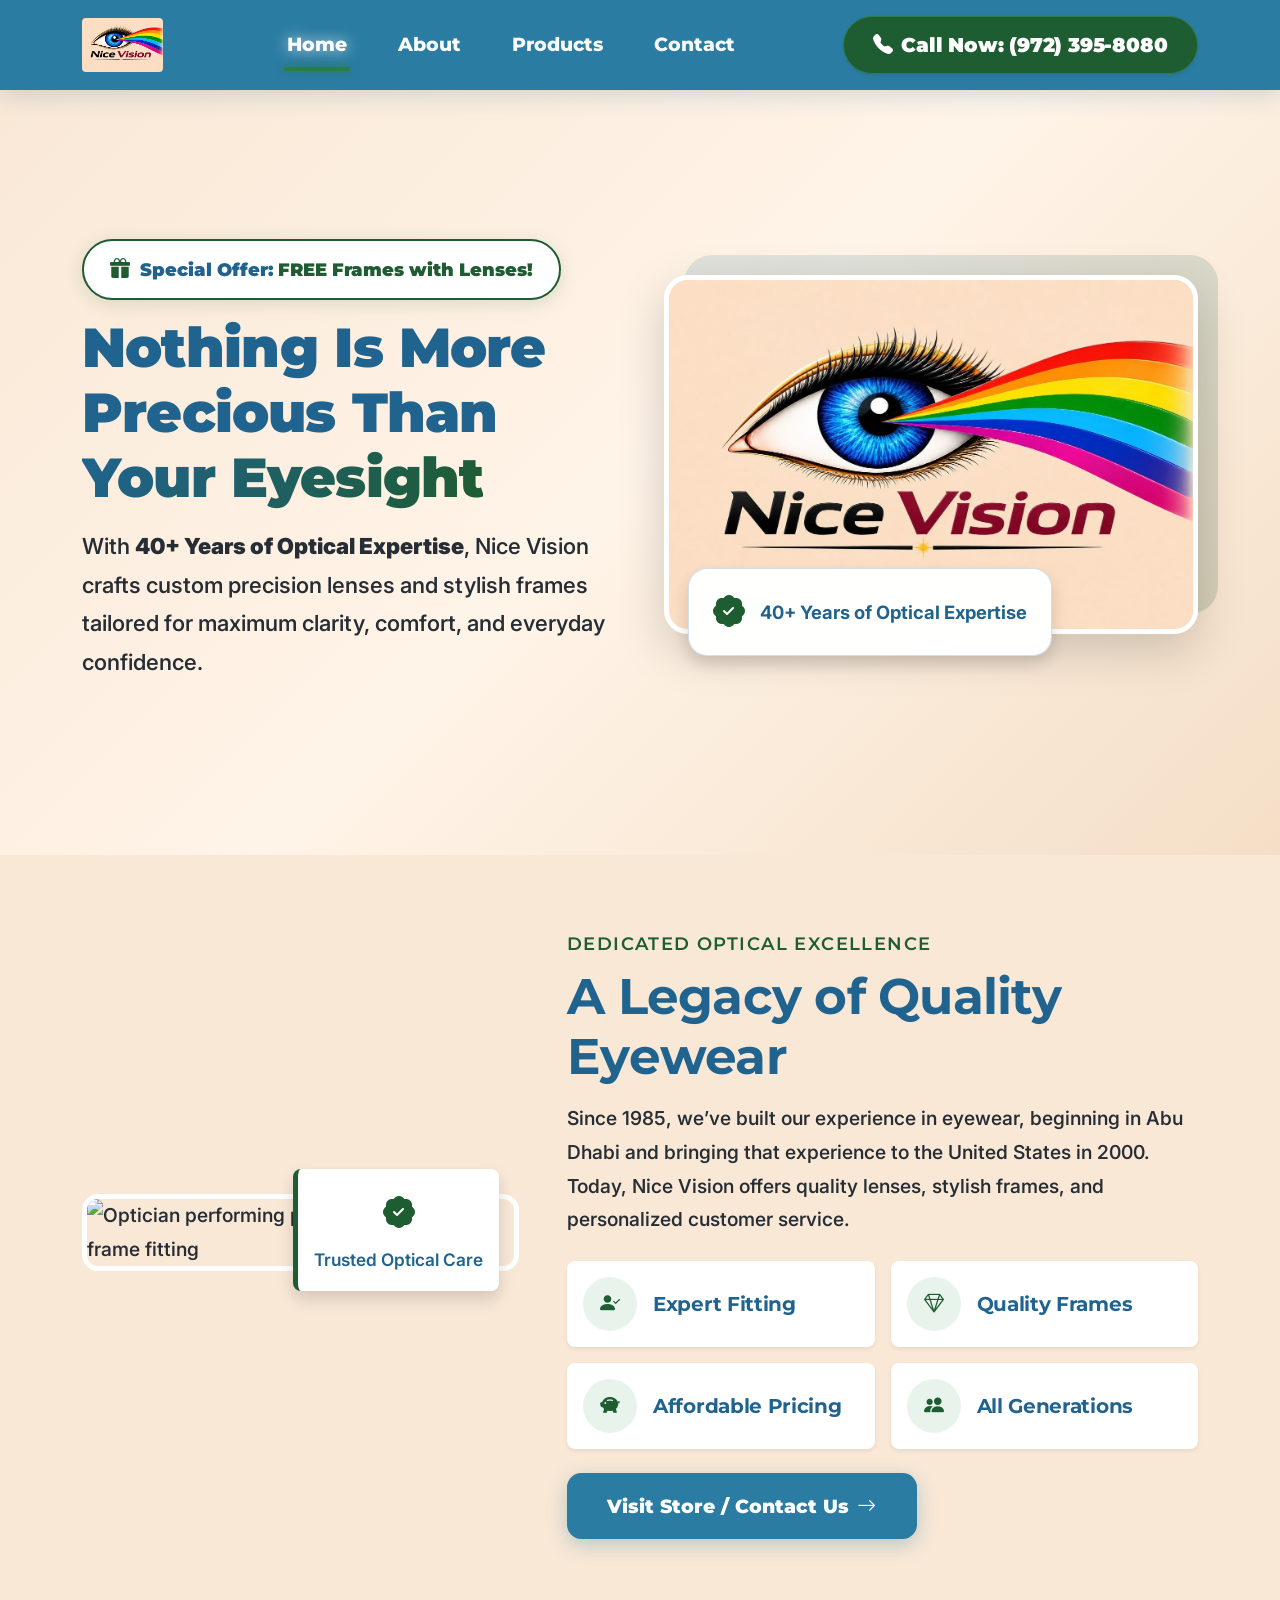
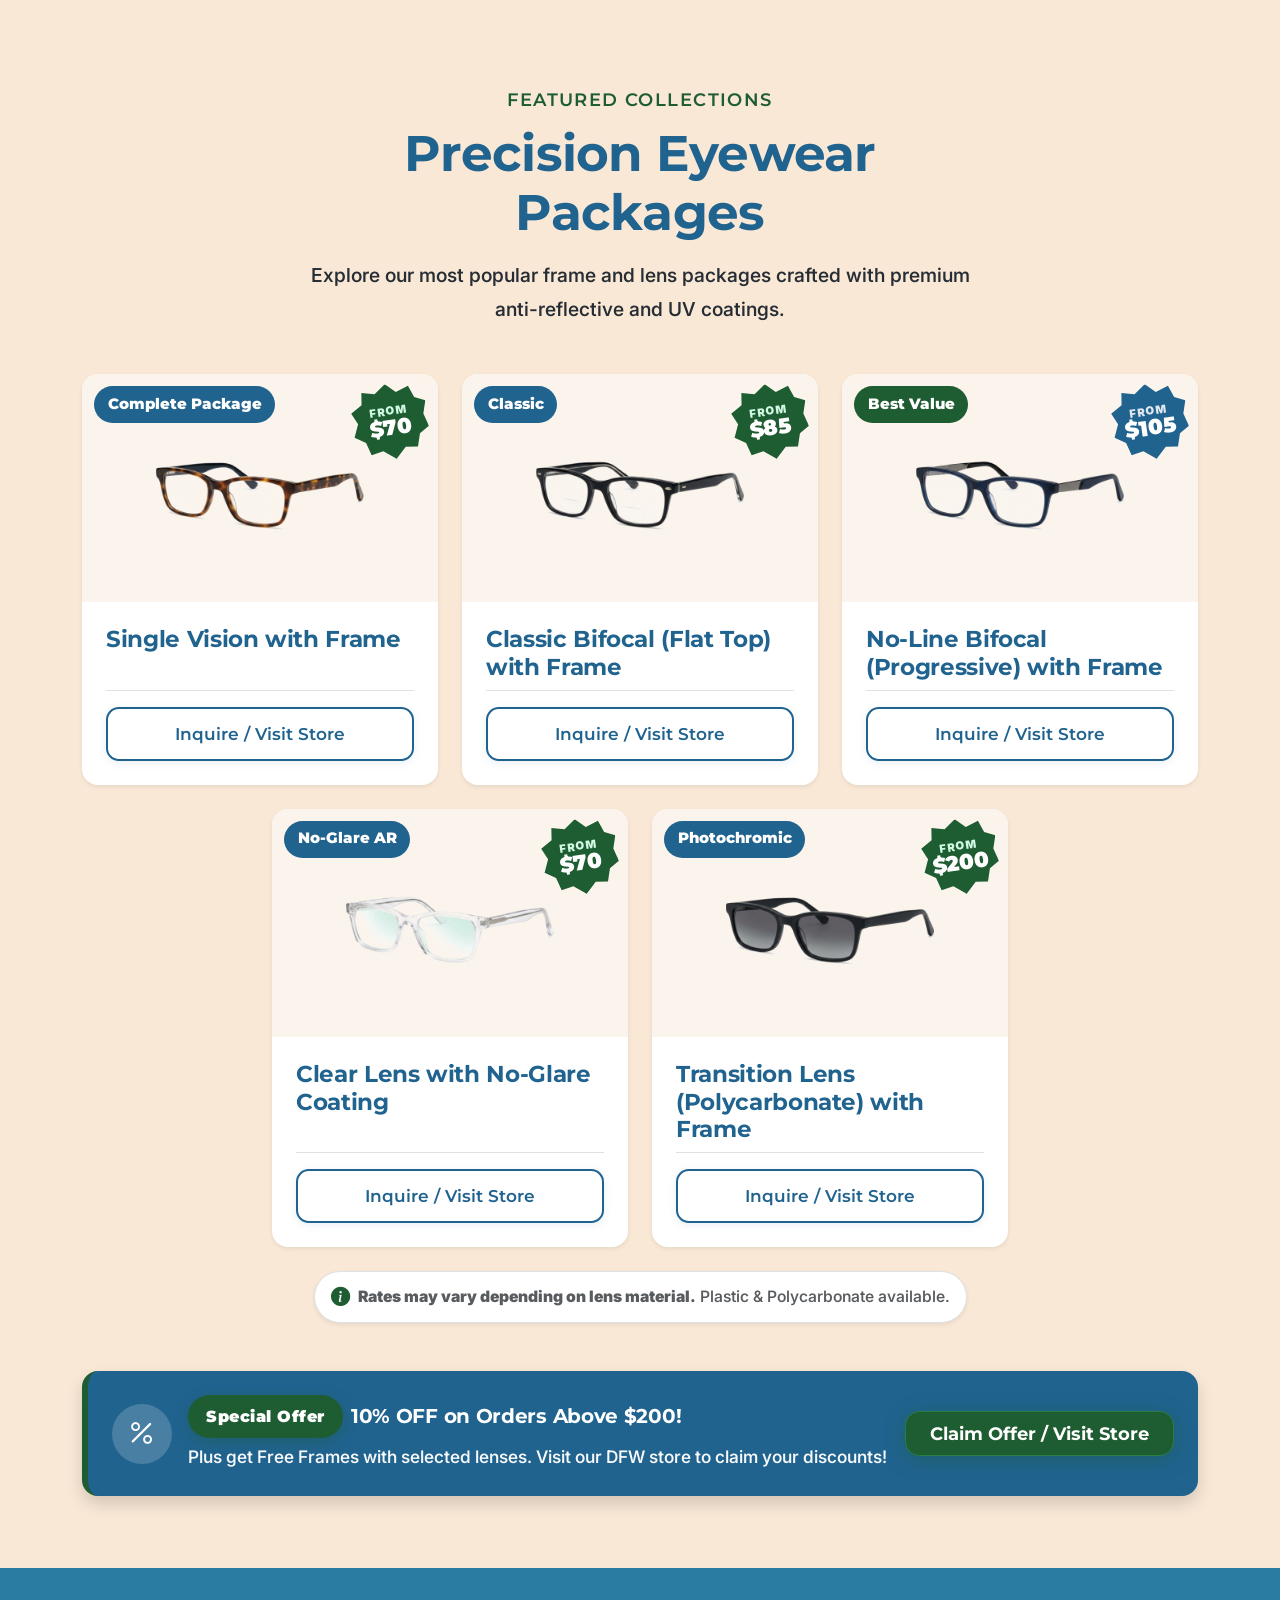
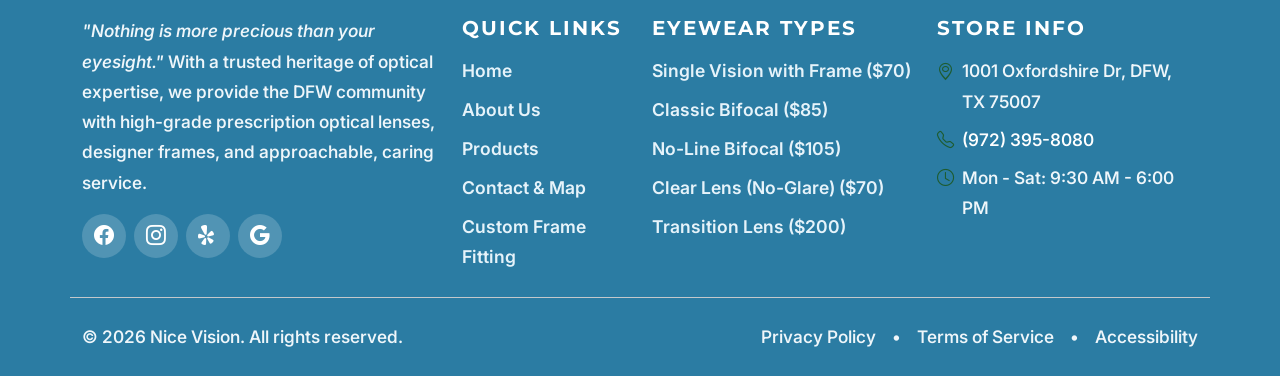
==== commit 03ced1ed: "hero-updated" ====
--- a/index.html
+++ b/index.html
@@ -82,6 +82,7 @@
             <p class="hero-subtitle mb-4 text-secondary-contrast">
               With <strong>40+ Years of Optical Expertise</strong>, Nice Vision crafts custom precision lenses and stylish frames tailored for maximum clarity, comfort, and everyday confidence.
             </p>
+            <!--
             <div class="d-flex flex-column flex-sm-row justify-content-center justify-content-lg-start gap-3 pt-2">
               <a href="#products" class="btn btn-primary-custom btn-lg shadow">
                 <i class="bi bi-glasses me-2"></i>Explore Products
@@ -90,6 +91,7 @@
                 <i class="bi bi-geo-alt-fill me-2 text-accent-sky"></i>Visit Our Store
               </a>
             </div>
+            -->
             
             <!-- Quick Feature Ticker / Highlights (Commented out as requested) -->
             <!--
@@ -177,61 +179,54 @@
               Dedicated Optical Excellence
             </span>
             <h2 class="section-title text-navy fw-bold mb-3">
-              Our Vision is to Help Your Vision
+              A Legacy of Quality Eyewear
             </h2>
-            <p class="text-secondary-contrast mb-3">
-              <strong>Nice Vision</strong> is dedicated to delivering high-grade optical craftsmanship, custom facial frame alignment, and friendly, personalized care to the DFW community.
-            </p>
             <p class="text-secondary-contrast mb-4">
-              Whether you need single vision reading glasses, no-line progressive bifocals, or shatter-resistant frames for kids, our optical specialists ensure you get top quality at honest prices.
+              Since 1985, we’ve built our experience in eyewear, beginning in Abu Dhabi and bringing that experience to the United States in 2000. Today, Nice Vision offers quality lenses, stylish frames, and personalized customer service.
             </p>
 
             <!-- Feature Cards Grid -->
             <div class="row g-3 mb-4">
               <div class="col-sm-6">
-                <div class="feature-card p-3 rounded-3 h-100 border-0 shadow-sm bg-white d-flex align-items-start gap-3">
+                <div class="feature-card p-3 rounded-3 h-100 border-0 shadow-sm bg-white d-flex align-items-center gap-3">
                   <div class="feature-icon-box bg-sky-subtle text-accent-sky rounded-circle">
                     <i class="bi bi-person-check-fill fs-5"></i>
                   </div>
                   <div>
-                    <h3 class="h6 fw-bold text-navy mb-1">Expert Fitting</h3>
-                    <p class="extra-small text-muted mb-0">Custom millimeter facial alignment and nose-bridge calibration.</p>
+                    <h3 class="h6 fw-bold text-navy mb-0">Expert Fitting</h3>
                   </div>
                 </div>
               </div>
 
               <div class="col-sm-6">
-                <div class="feature-card p-3 rounded-3 h-100 border-0 shadow-sm bg-white d-flex align-items-start gap-3">
+                <div class="feature-card p-3 rounded-3 h-100 border-0 shadow-sm bg-white d-flex align-items-center gap-3">
                   <div class="feature-icon-box bg-sky-subtle text-accent-sky rounded-circle">
                     <i class="bi bi-gem fs-5"></i>
                   </div>
                   <div>
-                    <h3 class="h6 fw-bold text-navy mb-1">Quality Frames</h3>
-                    <p class="extra-small text-muted mb-0">Lightweight titanium, durable acetate & flexible memory alloys.</p>
+                    <h3 class="h6 fw-bold text-navy mb-0">Quality Frames</h3>
                   </div>
                 </div>
               </div>
 
               <div class="col-sm-6">
-                <div class="feature-card p-3 rounded-3 h-100 border-0 shadow-sm bg-white d-flex align-items-start gap-3">
+                <div class="feature-card p-3 rounded-3 h-100 border-0 shadow-sm bg-white d-flex align-items-center gap-3">
                   <div class="feature-icon-box bg-yellow-subtle text-accent-yellow rounded-circle">
                     <i class="bi bi-piggy-bank-fill fs-5"></i>
                   </div>
                   <div>
-                    <h3 class="h6 fw-bold text-navy mb-1">Affordable Pricing</h3>
-                    <p class="extra-small text-muted mb-0">Transparent package deals with zero hidden markup or fees.</p>
+                    <h3 class="h6 fw-bold text-navy mb-0">Affordable Pricing</h3>
                   </div>
                 </div>
               </div>
 
               <div class="col-sm-6">
-                <div class="feature-card p-3 rounded-3 h-100 border-0 shadow-sm bg-white d-flex align-items-start gap-3">
+                <div class="feature-card p-3 rounded-3 h-100 border-0 shadow-sm bg-white d-flex align-items-center gap-3">
                   <div class="feature-icon-box bg-yellow-subtle text-accent-yellow rounded-circle">
                     <i class="bi bi-people-fill fs-5"></i>
                   </div>
                   <div>
-                    <h3 class="h6 fw-bold text-navy mb-1">All Generations</h3>
-                    <p class="extra-small text-muted mb-0">Tailored styles for children, teens, adults, and seniors.</p>
+                    <h3 class="h6 fw-bold text-navy mb-0">All Generations</h3>
                   </div>
                 </div>
               </div>
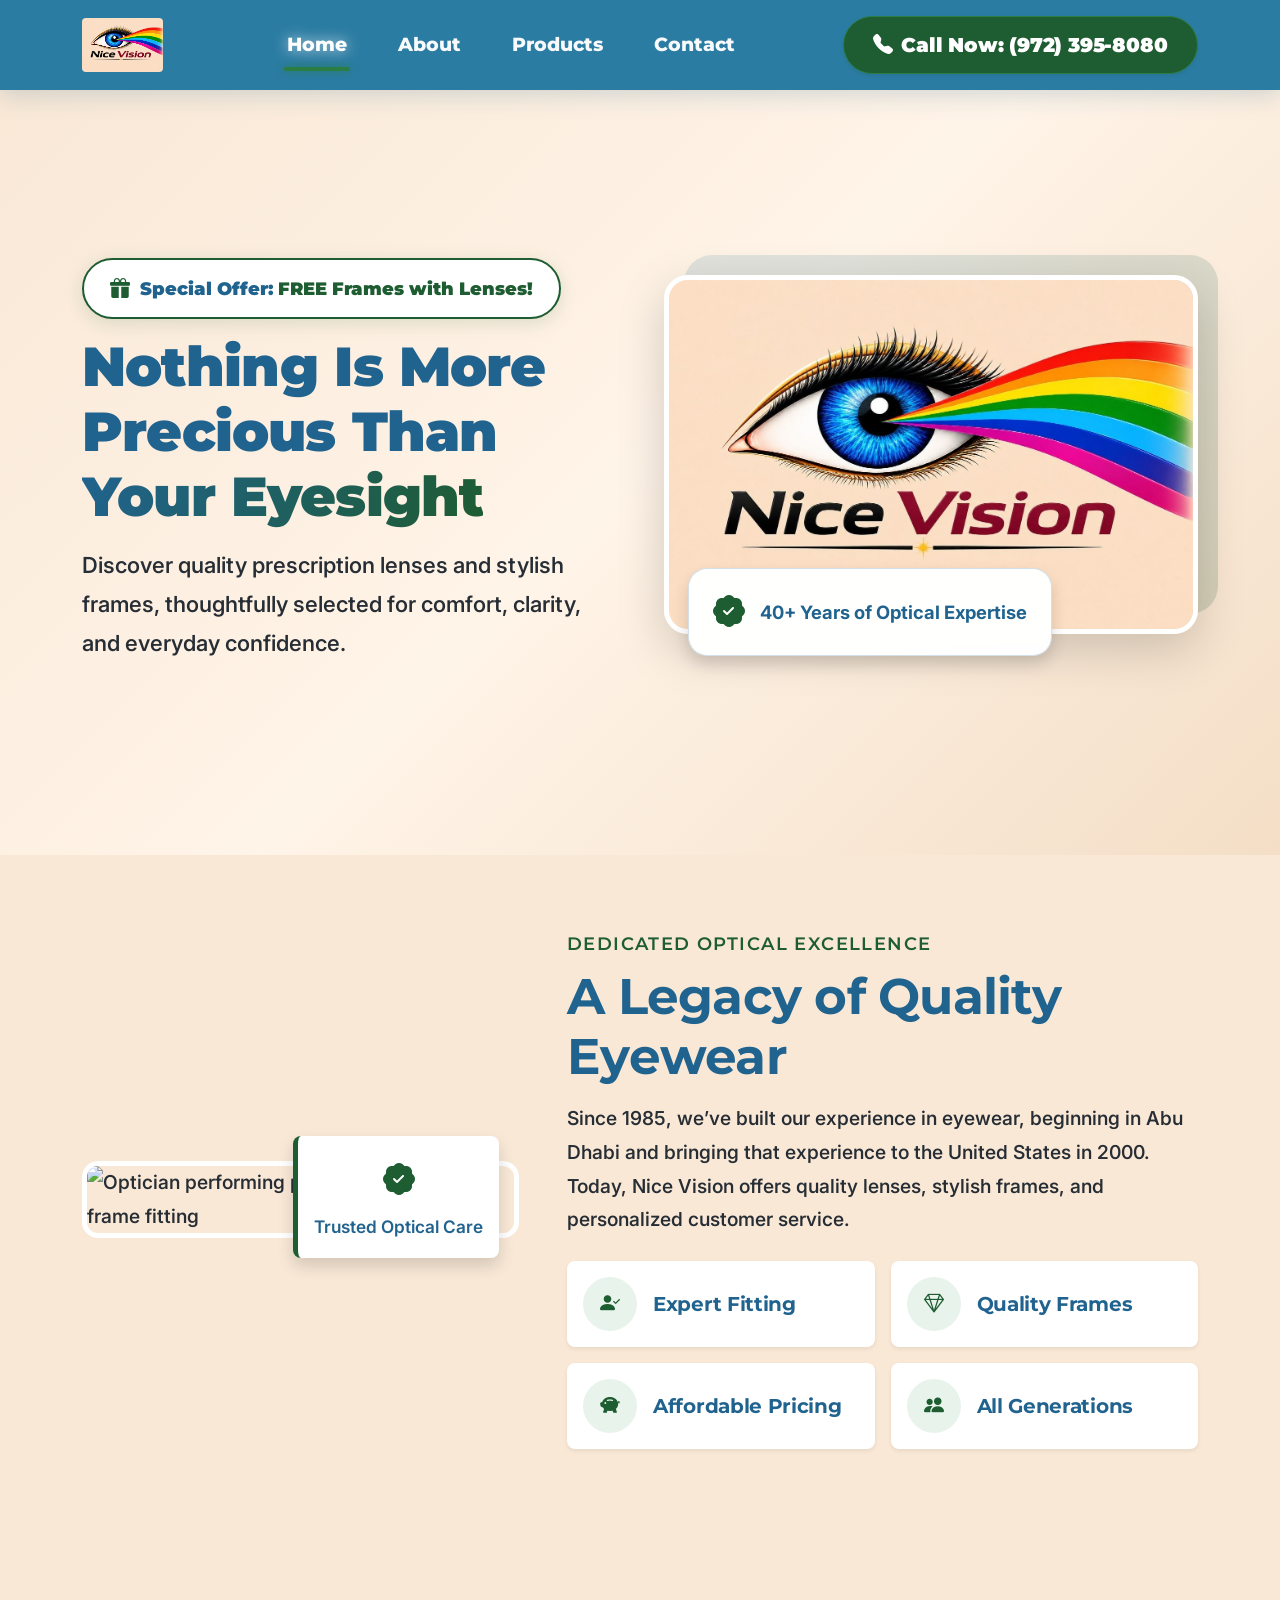
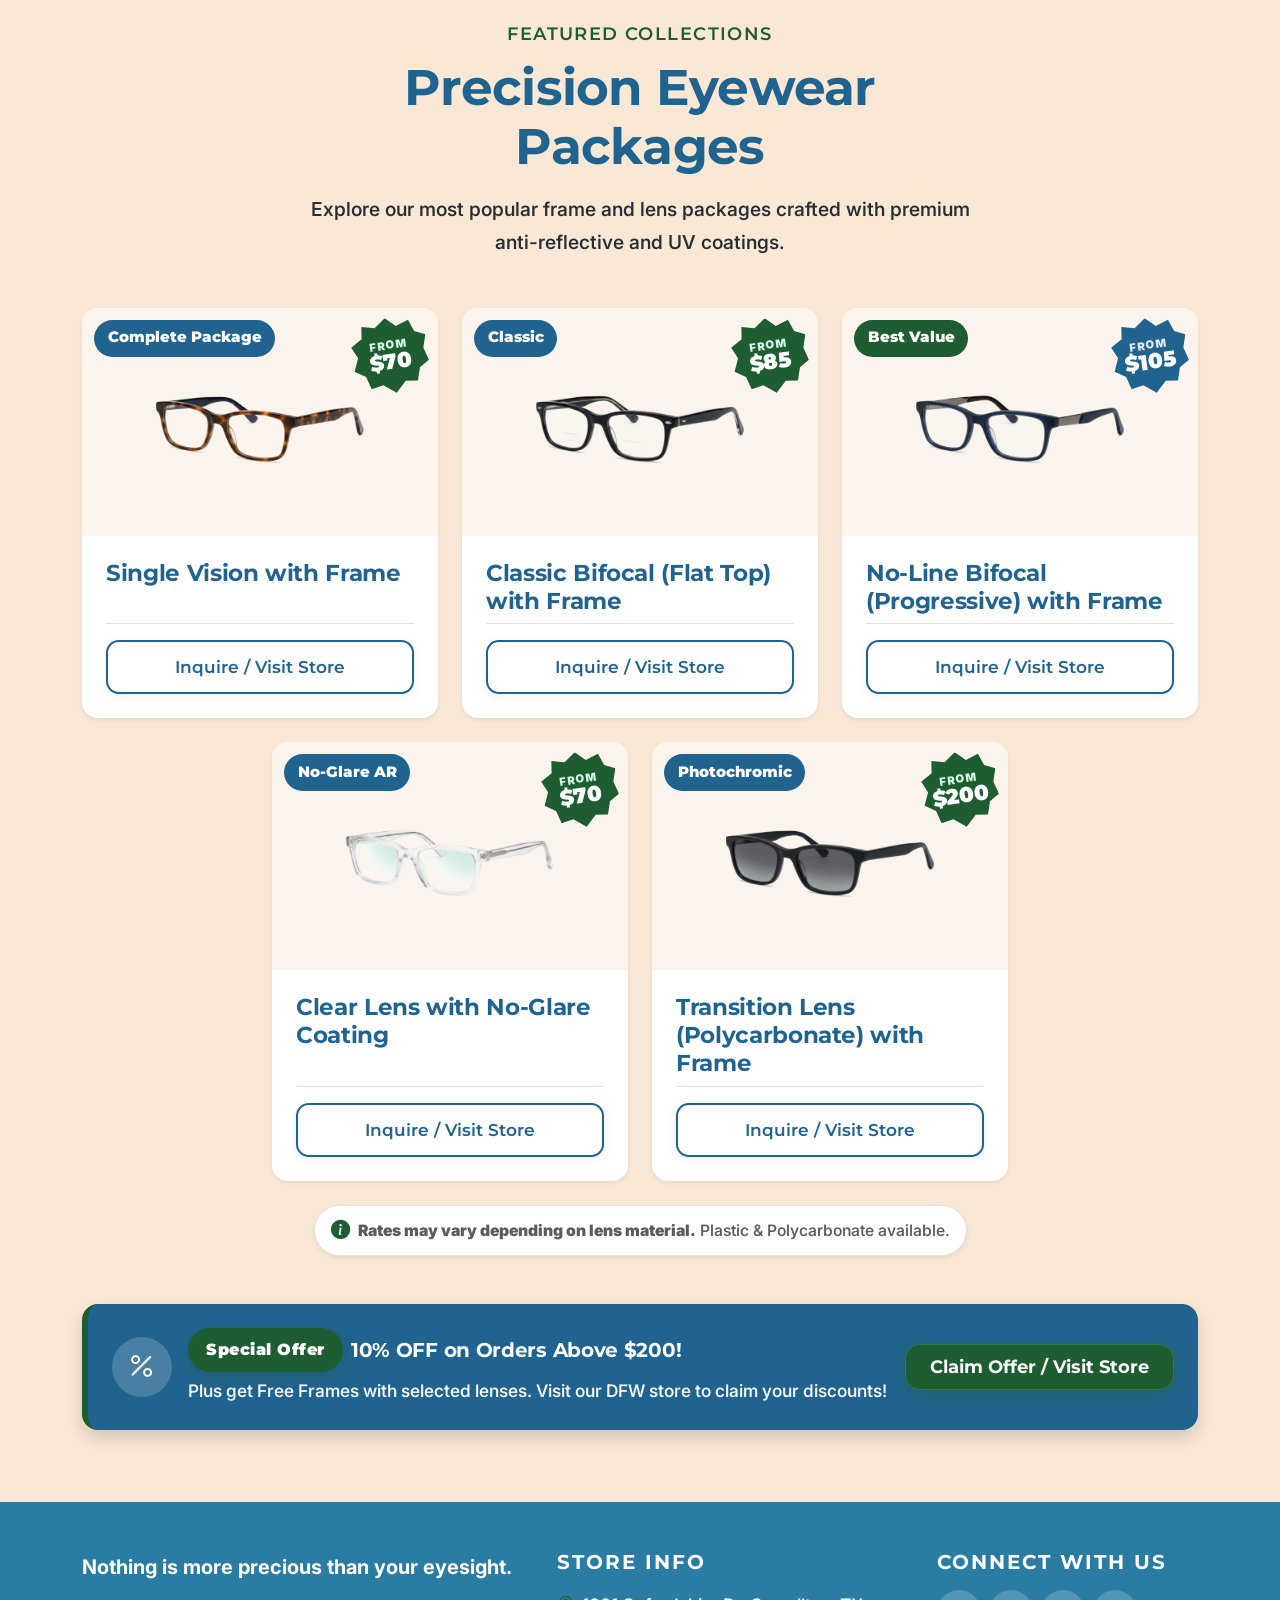
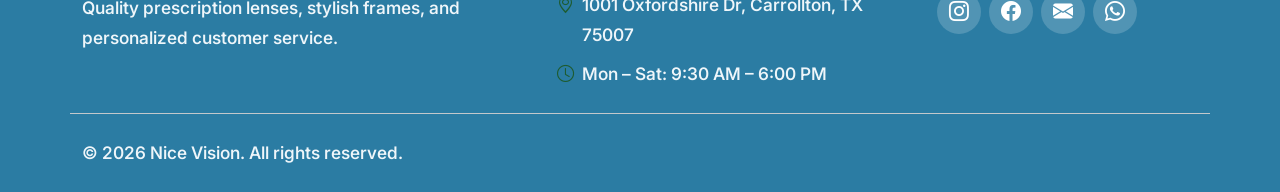
==== commit d3f6abc1: "ftr-updated" ====
--- a/index.html
+++ b/index.html
@@ -80,7 +80,7 @@
               Nothing Is More<br>Precious Than<br><span class="text-gradient">Your Eyesight</span>
             </h1>
             <p class="hero-subtitle mb-4 text-secondary-contrast">
-              With <strong>40+ Years of Optical Expertise</strong>, Nice Vision crafts custom precision lenses and stylish frames tailored for maximum clarity, comfort, and everyday confidence.
+              Discover quality prescription lenses and stylish frames, thoughtfully selected for comfort, clarity, and everyday confidence.
             </p>
             <!--
             <div class="d-flex flex-column flex-sm-row justify-content-center justify-content-lg-start gap-3 pt-2">
@@ -232,12 +232,14 @@
               </div>
             </div>
 
+            <!--
             <div class="text-center text-lg-start">
               <a href="contact.html" class="btn btn-story-blue">
                 <span>Visit Store / Contact Us</span>
                 <i class="bi bi-arrow-right ms-2"></i>
               </a>
             </div>
+            -->
           </div>
         </div>
       </div>
@@ -586,62 +588,45 @@
       <div class="row g-4 pb-4 border-bottom border-secondary-subtle">
         
         <!-- Brand Summary -->
+        <div class="col-lg-5 col-md-12">
+          <p class="fs-5 fw-bold text-white mb-2">
+            Nothing is more precious than your eyesight.
+          </p>
+          <p class="text-light-muted small mb-0">
+            Quality prescription lenses, stylish frames, and personalized customer service.
+          </p>
+        </div>
+
+        <!-- Store Info -->
         <div class="col-lg-4 col-md-6">
-          <!-- <div class="d-flex align-items-center mb-3">
-            <img src="assets/niceVision_logo.png" alt="Nice Vision Logo" class="footer-logo-img">
-          </div> -->
-          <p class="text-light-muted small mb-3">
-            <em>"Nothing is more precious than your eyesight."</em> With a trusted heritage of optical expertise, we provide the DFW community with high-grade prescription optical lenses, designer frames, and approachable, caring service.
-          </p>
-          <div class="d-flex gap-2">
-            <a href="#" class="social-icon-btn" aria-label="Nice Vision on Facebook"><i class="bi bi-facebook"></i></a>
-            <a href="#" class="social-icon-btn" aria-label="Nice Vision on Instagram"><i class="bi bi-instagram"></i></a>
-            <a href="#" class="social-icon-btn" aria-label="Nice Vision on Yelp"><i class="bi bi-yelp"></i></a>
-            <a href="#" class="social-icon-btn" aria-label="Nice Vision on Google Business"><i class="bi bi-google"></i></a>
-          </div>
-        </div>
-
-        <!-- Quick Links -->
-        <div class="col-lg-2 col-md-6 col-6">
-          <h4 class="h6 fw-bold text-white mb-3 text-uppercase tracking-wider">Quick Links</h4>
-          <ul class="list-unstyled footer-links small d-flex flex-column gap-2 mb-0">
-            <li><a href="#home">Home</a></li>
-            <li><a href="#about">About Us</a></li>
-            <li><a href="#products">Products</a></li>
-            <li><a href="contact.html">Contact & Map</a></li>
-            <li><a href="contact.html">Custom Frame Fitting</a></li>
-          </ul>
-        </div>
-
-        <!-- Products -->
-        <div class="col-lg-3 col-md-6 col-6">
-          <h4 class="h6 fw-bold text-white mb-3 text-uppercase tracking-wider">Eyewear Types</h4>
-          <ul class="list-unstyled footer-links small d-flex flex-column gap-2 mb-0">
-            <li><a href="#products">Single Vision with Frame ($70)</a></li>
-            <li><a href="#products">Classic Bifocal ($85)</a></li>
-            <li><a href="#products">No-Line Bifocal ($105)</a></li>
-            <li><a href="#products">Clear Lens (No-Glare) ($70)</a></li>
-            <li><a href="#products">Transition Lens ($200)</a></li>
-          </ul>
-        </div>
-
-        <!-- Direct Contact -->
-        <div class="col-lg-3 col-md-6">
           <h4 class="h6 fw-bold text-white mb-3 text-uppercase tracking-wider">Store Info</h4>
           <ul class="list-unstyled text-light-muted small d-flex flex-column gap-2 mb-0">
             <li class="d-flex gap-2">
               <i class="bi bi-geo-alt text-accent-yellow"></i>
-              <span>1001 Oxfordshire Dr, DFW, TX 75007</span>
+              <span>1001 Oxfordshire Dr, Carrollton, TX 75007</span>
             </li>
+            <!--
             <li class="d-flex gap-2">
               <i class="bi bi-telephone text-accent-sky"></i>
               <a href="tel:9723958080" class="text-white text-decoration-none">(972) 395-8080</a>
             </li>
+            -->
             <li class="d-flex gap-2">
               <i class="bi bi-clock text-accent-yellow"></i>
-              <span>Mon - Sat: 9:30 AM - 6:00 PM</span>
+              <span>Mon – Sat: 9:30 AM – 6:00 PM</span>
             </li>
           </ul>
+        </div>
+
+        <!-- Connect With Us -->
+        <div class="col-lg-3 col-md-6">
+          <h4 class="h6 fw-bold text-white mb-3 text-uppercase tracking-wider">Connect With Us</h4>
+          <div class="d-flex gap-2">
+            <a href="https://instagram.com" target="_blank" rel="noopener noreferrer" class="social-icon-btn" aria-label="Nice Vision on Instagram"><i class="bi bi-instagram"></i></a>
+            <a href="https://facebook.com" target="_blank" rel="noopener noreferrer" class="social-icon-btn" aria-label="Nice Vision on Facebook"><i class="bi bi-facebook"></i></a>
+            <a href="mailto:nicevisionopt@gmail.com" class="social-icon-btn" aria-label="Email Nice Vision via Gmail"><i class="bi bi-envelope-fill"></i></a>
+            <a href="https://wa.me/19723958080" target="_blank" rel="noopener noreferrer" class="social-icon-btn" aria-label="Nice Vision on WhatsApp"><i class="bi bi-whatsapp"></i></a>
+          </div>
         </div>
 
       </div>
@@ -651,6 +636,7 @@
         <div>
           &copy; <span id="currentYear"></span> Nice Vision. All rights reserved.
         </div>
+        <!--
         <div class="d-flex gap-3 mt-2 mt-sm-0">
           <a href="#" class="text-light-muted text-decoration-none">Privacy Policy</a>
           <span>•</span>
@@ -658,6 +644,7 @@
           <span>•</span>
           <a href="#" class="text-light-muted text-decoration-none">Accessibility</a>
         </div>
+        -->
       </div>
     </div>
   </footer>
